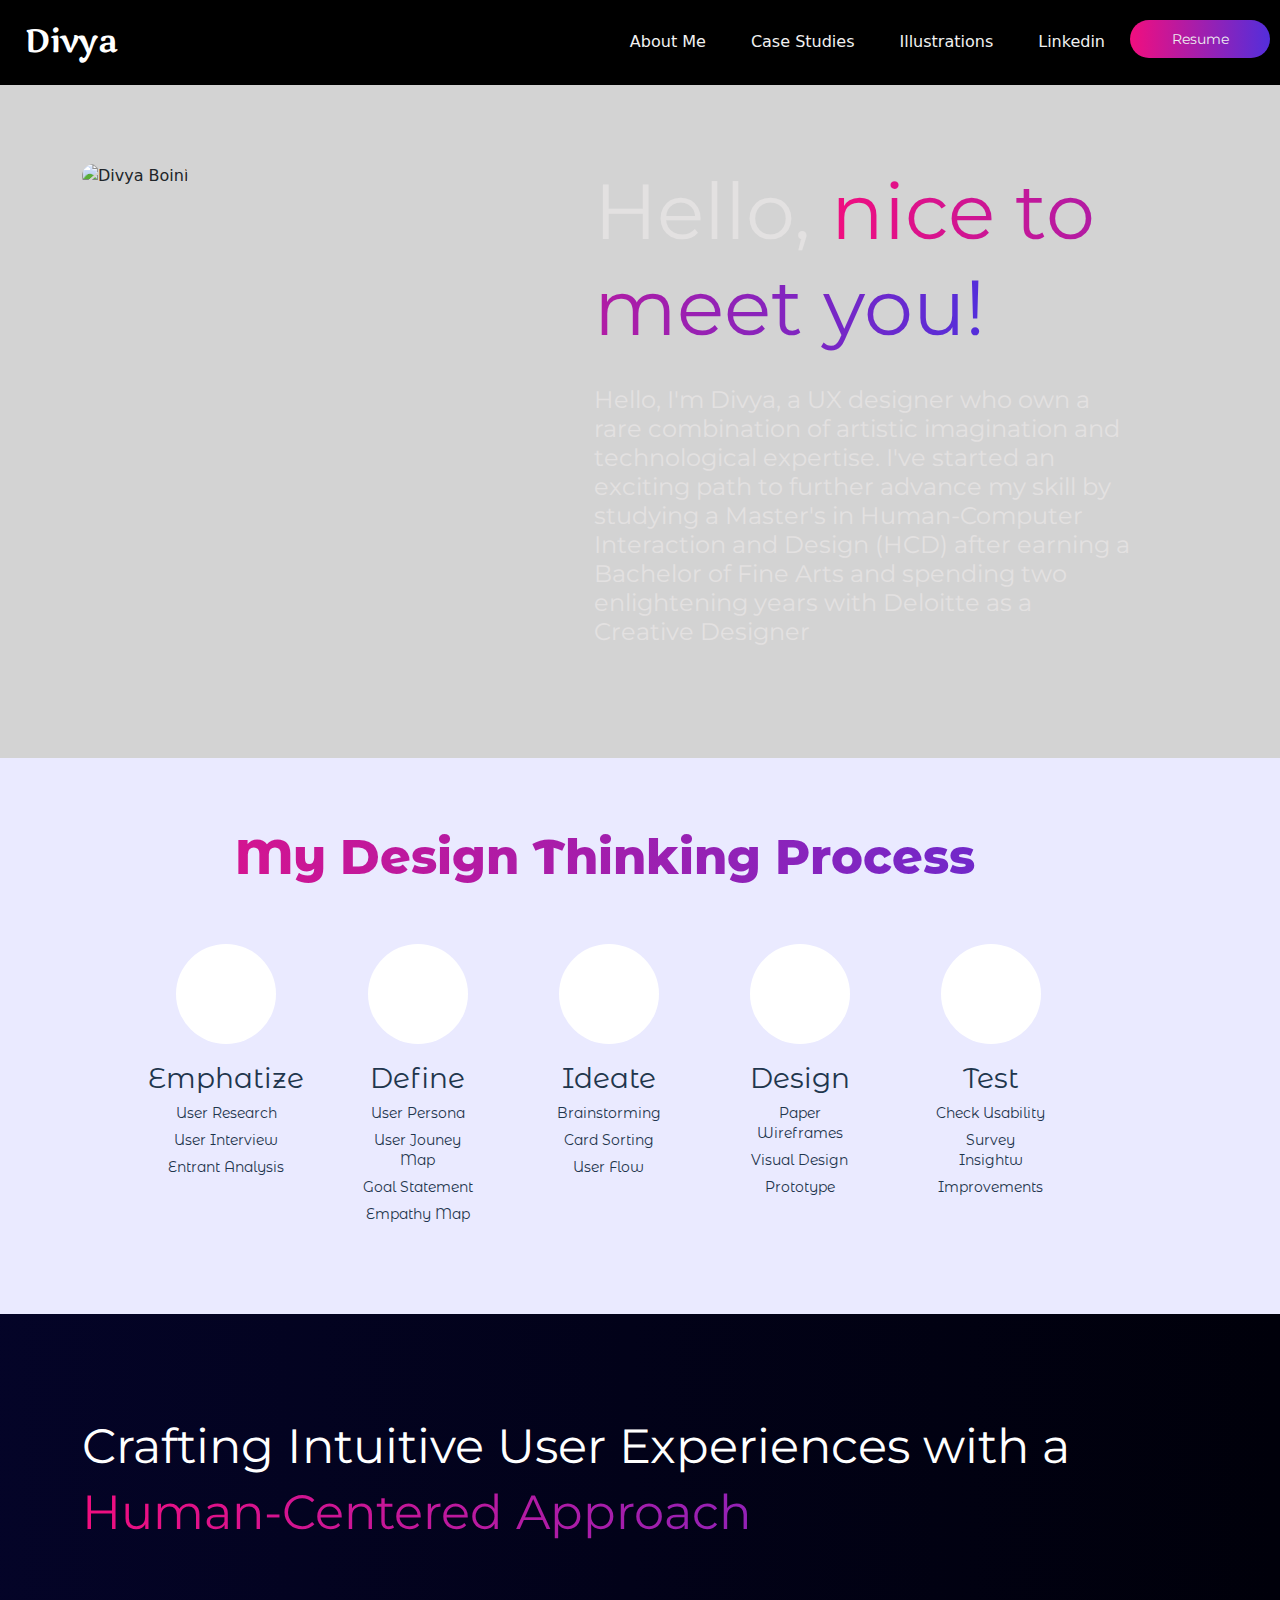
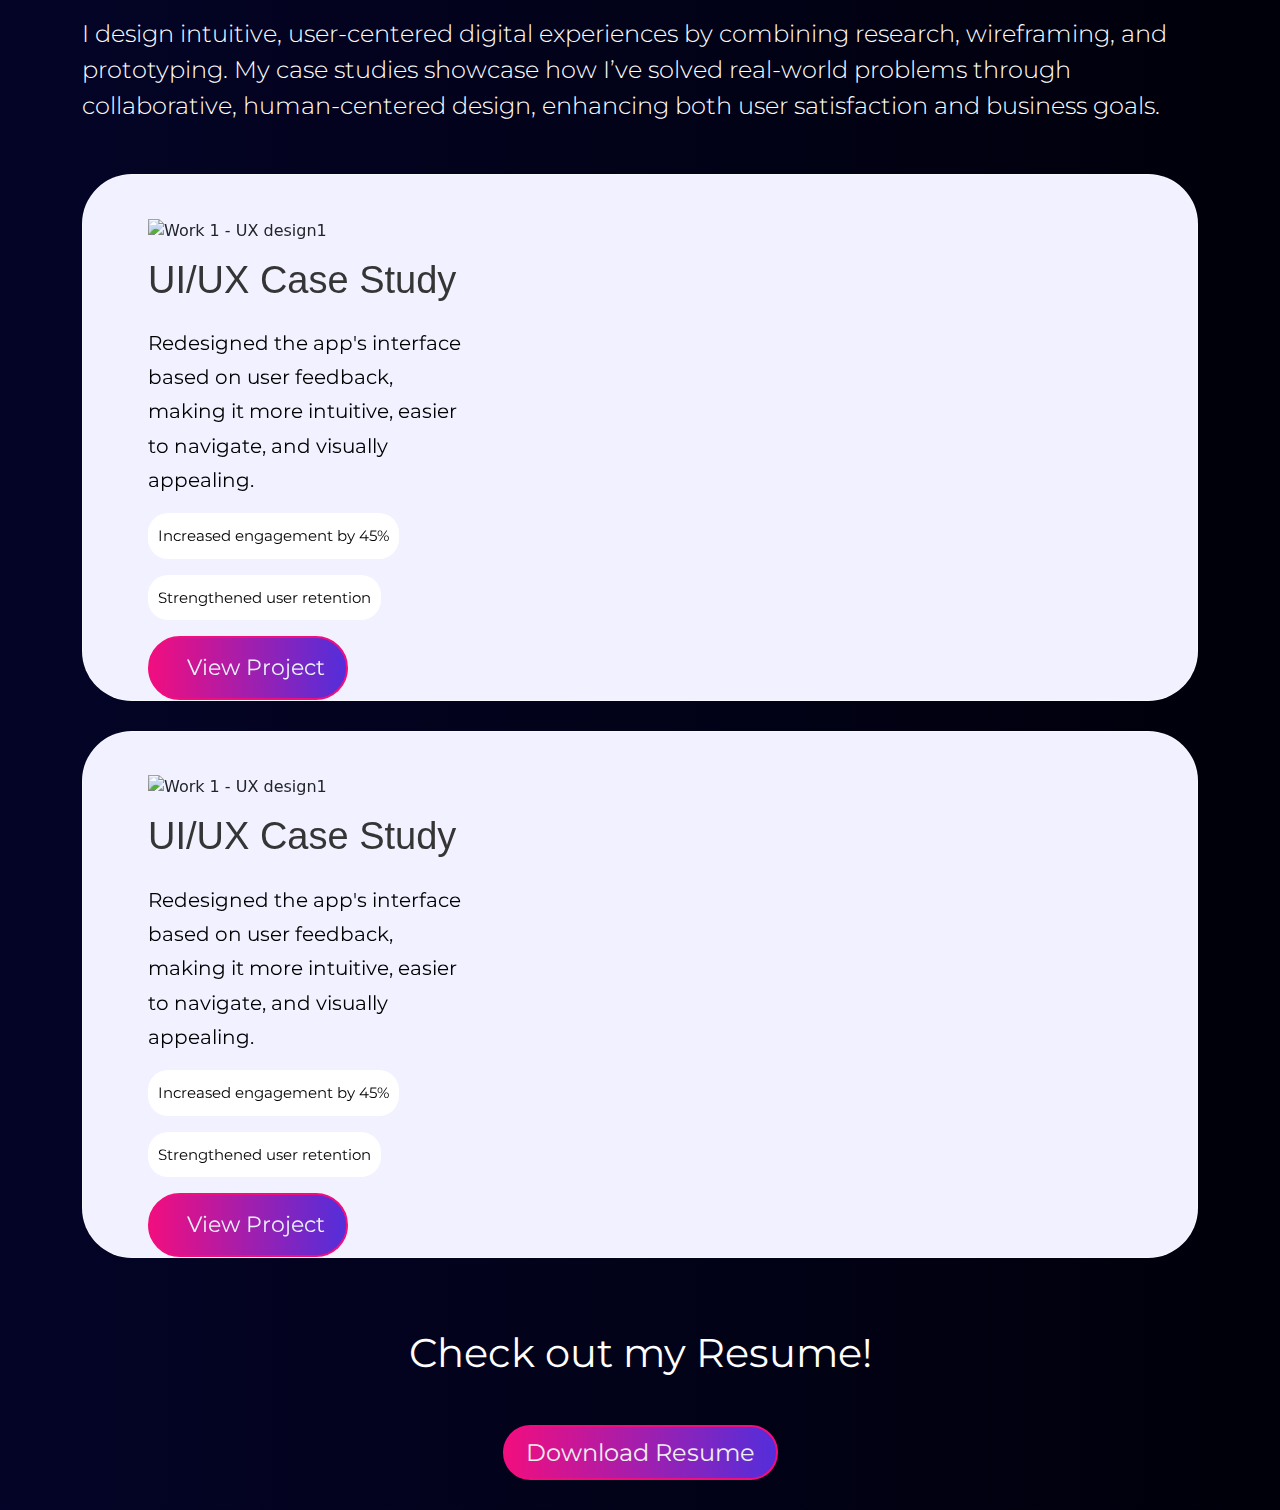
==== index.html @ f6dd796f "Add files via upload" ====
<!DOCTYPE html>
<html lang="en">
<head>
	<meta charset="UTF-8">
	<meta name="viewport" content="width=device-width, initial-scale=1.0">
	<title>Portfolio Website</title>
	<link rel="preconnect" href="https://fonts.googleapis.com">
	<link rel="preconnect" href="https://fonts.gstatic.com" crossorigin>
	<link href="https://fonts.googleapis.com/css2?family=Open+Sans:ital,wght@0,300..800;1,300..800&display=swap" rel="stylesheet">
	<link rel="preconnect" href="https://fonts.googleapis.com">
	<link rel="preconnect" href="https://fonts.gstatic.com" crossorigin>
	<link href="https://fonts.googleapis.com/css2?family=Marcellus&display=swap" rel="stylesheet">
	<link rel="preconnect" href="https://fonts.googleapis.com">
	<link rel="preconnect" href="https://fonts.gstatic.com" crossorigin>
	<link href="https://fonts.googleapis.com/css2?family=Marcellus&family=Roboto+Flex:opsz,wght@8..144,100..1000&display=swap" rel="stylesheet">
	<link rel="preconnect" href="https://fonts.googleapis.com">
<link rel="preconnect" href="https://fonts.gstatic.com" crossorigin>
<link href="https://fonts.googleapis.com/css2?family=Montserrat+Alternates:ital,wght@0,100;0,200;0,300;0,400;0,500;0,600;0,700;0,800;0,900;1,100;1,200;1,300;1,400;1,500;1,600;1,700;1,800;1,900&family=Montserrat:ital,wght@0,100..900;1,100..900&display=swap" rel="stylesheet">
<link href="https://fonts.googleapis.com/css2?family=Montserrat+Alternates:ital,wght@0,100;0,200;0,300;0,400;0,500;0,600;0,700;0,800;0,900;1,100;1,200;1,300;1,400;1,500;1,600;1,700;1,800;1,900&display=swap" rel="stylesheet">
	<link rel="stylesheet" href="./styles.css">
	<link href="https://cdn.jsdelivr.net/npm/bootstrap@5.3.3/dist/css/bootstrap.min.css" rel="stylesheet" integrity="sha384-QWTKZyjpPEjISv5WaRU9OFeRpok6YctnYmDr5pNlyT2bRjXh0JMhjY6hW+ALEwIH" crossorigin="anonymous">
	<link rel="stylesheet" href="https://cdn.jsdelivr.net/npm/swiper@11/swiper-bundle.min.css" />
	<link rel="icon" type="image/jpg" href="./imgs/dp.png">
</head>
<body>
	<header>
		<a href="#" class="logo-holder">
			<!--<div class="logo">D</div>-->
			<div class="logo-text" style="color: white;">Divya</div>
		</a>
		<nav>
			<ul id="menu">
				<li>
					<a href="index_aboutme.html">About Me</a>
				</li>
				<li>
					<a href="#works">Case Studies</a>
				</li>
				<!--<li>
					<a href="#about">About</a>
				</li>-->
				<li>
					<a href="index_illustrations.html">Illustrations</a>
				</li>
				<li>
					<a href="#testimonials">Linkedin</a>
				</li>
				<li>
					<a href="#testimonials" class="resume_link">Resume</a>
				</li>
				<!--<li>
					<a href="mailto:shek7373@gmail.com" class="button">Contact Me</a>
				</li>-->
			</ul>
			<a href="#" class="mobile-toggle" onClick="toggleMobileMenu();">
				<svg class="w-6 h-6 text-gray-800 dark:text-white" aria-hidden="true" xmlns="http://www.w3.org/2000/svg" width="24" height="24" fill="none" viewBox="0 0 24 24">
					<path stroke="currentColor" stroke-linecap="round" stroke-width="2" d="M5 7h14M5 12h14M5 17h10"/>
				</svg>
			</a>
		</nav>
	</header>
	<main>
		<!--
		<section id="home" class="home">
			<div class="home-hero">
				<div class="center-text">
					<h3>
						User Experience Designer
					</h3>
					<p>
						Based in New york , NY, I have a strong background in building and maintaining design systems that support both design and development teams. As a User Experience Designer , I specialize in providing comprehensive design solutions and addressing complex challenges by aligning cross-functional teams towards user-centric and strategic business objectives. My expertise in understanding the problem space, combined with a Master's degree in Human-Centered Design, ensures that user needs are at the core of every design decision.</span>
					</p>
				</div>
			</div>
		</section>
		-->
		<section id="about" class="hero">
			<!--<h3>
				About
			</h3>-->
			<div class="container">
				<div class="row">
					<div class="col-lg-4">
						<div class="img-container">
							<img src="./imgs/dp.png" class="" alt="Divya Boini" width="60%" height="auto" />
						</div>
					</div>
					<div class="col-lg-8">
						<div class="text-container">
							<div>
								<span class="hello">
									Hello,
								</span>
								<span class="nice"> nice to meet you!</span>
							</div>
							<p class="intro">
								Hello, I'm Divya, a UX designer who own a rare combination of artistic imagination and technological expertise. I've started an exciting path to further advance my skill by studying a Master's in Human-Computer Interaction and Design (HCD) after earning a Bachelor of Fine Arts and spending two enlightening years with Deloitte as a Creative Designer</span>
							</p>
						</div>

					</div>
				</div>
			</div>
			<!-- <div class ="tiles">
				<div class="hero-yellow">
					<img src="./imgs/dp.png" alt="Divya Boini" width="60%" height="auto" />
				</div>
				<div class="hero-blue">
					<div>
						<h3 class="hello">
							Hello, Nice to meet you!
						</h3>
						<p class="intro">
							Lorem ipsum dolor sit amet, consectetur adipiscing elit. Integer faucibus lacus eget nulla bibendum, sed
            				aliquam ligula pulvinar. Morbi auctor augue a fermentum tristique.</span>
						</p>
						<!--
						<div class="call-to-action">
							<a href="./Sample_Resume_Template.pdf" class="button black">
								View Resume
							</a>
							<a href="mailto:shek7373@gmail.com" class="button white">
								Contact Me
							</a>
						</div>
						<div class="social-links">
							<a href="https://www.linkedin.com/in/divya-boini-6b42341b9/">
								<img src="./imgs/linkedin.png" alt="LinkedIn" width="48" />
							</a>
						</div>
						--
					</div>
				</div>
				
			</div> -->
		</section>
		<!--
		<section id="skills" class="skills container">
			<h3>
				<small>About Me</small>
				Skills
			</h3>
			<div class="holder-blue">
				<div class="applications">
					<h3 style="text-align: left;">Applications</h3>
					<p>
						Figma, Adobe suite, others
					</p>
				</div>
				<div class="experience">
					<h3 style="text-align: left;">Experience</h3>
					<p>deloitte exp</p>
				</div>
				<div class="education">
					<h3 style="text-align: left;">Education</h3>
					<p>ur edu</p>
				</div>
				<div class="certificates">
					<h3 style="text-align: left;">Certificates</h3>
					<p>deloitte exp</p>
				</div>
			</div>
		</section>
		-->
		<section id="designtp" class="design-process">
			<div class="container">
				<div class="heading-row">
					<h2>My Design Thinking Process</h2>
				</div>
				<div class="row logo-row">
					<div class="col-lg-2 logo-container">
						<div class="logo-circle">
							<img src="./imgs/mdp-logo-1.svg" alt="">
						</div>
					</div>
					<div class="col-lg-1 arrow-container">
						

							<img src="./imgs/arrow_1.svg" class="arrow" alt="">

					</div>
					<div class="col-lg-2 logo-container">
						<div class="logo-circle">
							<img src="./imgs/mdp-logo-2.svg" alt="">
						</div>
					</div>
					<div class="col-lg-1 arrow-container">
					

						<img src="./imgs/arrow_2.svg" class="arrow" alt="">

					</div>
					<div class="col-lg-2 logo-container">
						<div class="logo-circle">
							<img src="./imgs/mdp-logo-3.svg" alt="">
						</div>
					</div>
					<div class="col-lg-1 arrow-container">
				

						<img src="./imgs/arrow_3.svg" class="arrow" alt="">

					</div>
					<div class="col-lg-2 logo-container">
						<div class="logo-circle">
							<img src="./imgs/mdp-logo-4.svg" alt="">
						</div>
					</div>
					<div class="col-lg-1 arrow-container">
					

						<img src="./imgs/arrow_4.svg" class="arrow" alt="">

					</div>
					<div class="col-lg-2 logo-container">
						<div class="logo-circle">
							<img src="./imgs/mdp-logo-5.svg" alt="">
						</div>
					</div>
				</div>
				<div class="row text-row">
					
					<div class="col-lg-2 logo-container">
						<div class="text-container">
							<h4>Emphatize</h4>
							<p>User Research</p>
							<p>User Interview</p>
							<p>Entrant Analysis</p>
						</div>
					</div>
					<div class="col-lg-1"></div>
					<div class="col-lg-2 logo-container">
					<div class="text-container">
						<h4>Define</h4>
						<p>User Persona</p>
						<p>User Jouney Map</p>
						<p>Goal Statement</p>
						<p>Empathy Map</p>
					</div>
				</div>
				<div class="col-lg-1"></div>
				<div class="col-lg-2 logo-container">
				<div class="text-container">
					<h4>Ideate</h4>
					<p>Brainstorming</p>
					<p>Card Sorting</p>
					<p>User Flow</p>
				</div>
			</div>
			<div class="col-lg-1"></div>
			<div class="col-lg-2 logo-container">
			<div class="text-container">
				<h4>Design</h4>
				<p>Paper Wireframes</p>
				<p>Visual Design</p>
				<p>Prototype</p>
			</div>
		</div>
		<div class="col-lg-1"></div>
		<div class="col-lg-2 logo-container">
		<div class="text-container">
			<h4>Test</h4>
			<p>Check Usability</p>
			<p>Survey Insightw</p>
			<p>Improvements</p>
		</div>
	</div>
					
				</div>
			</div>
		</section>
		<section id="works" class="work-experience ">
			<div class="container">
				<h3 class="ciu">Crafting Intuitive User Experiences with a</h3>
				<h3 class="hca">Human-Centered Approach</h3>
				<p class="we-text">I design intuitive, user-centered digital experiences by combining research, wireframing, and prototyping. My case studies showcase how I’ve solved real-world problems through collaborative, human-centered design, enhancing both user satisfaction and business goals.</p>
				<!--
				<h3 class=""casestudies>
					Case Studies
				</h3>
				-->
				<div class="jobs">
					<div class="article blue">
						<div class="row ">
							<div class="col-lg-4 text-container">
								<img class="medibuddywithname img-fluid" src="./imgs/medibuddywithname-2.svg" alt="Work 1 - UX design1"  />	
								<h3 >UI/UX Case Study</h3>
								
								<p class="redesigned-the-app-s">
									Redesigned the app's interface based on user feedback, making it more intuitive, easier to navigate, and visually appealing.
								</p>
								<p class="white-btn-text white-btn">Increased engagement  by 45%</p>
								<p class="white-btn-text white-btn" >Strengthened user retention</p>
								<a href="index_medibuddy.html" class="purple-btn">
									<span><img src="./imgs/file.svg" alt=""></span><p>View Project</p>
								</a>
							</div>
							<div class="col-lg-8">
								<img src="./imgs/job-1.png" class="img-fluid" alt="">
							</div>

						</div>
					</div>
					<div class="article green">
						<div class="row ">
							<div class="col-lg-4 text-container">
								<img class="medibuddywithname img-fluid" src="./imgs/medibuddywithname-2.svg" alt="Work 1 - UX design1"  />	
								<h3 >UI/UX Case Study</h3>
								
								<p class="redesigned-the-app-s" >
								  Redesigned the app&#39;s interface based on user feedback, making it more intuitive, easier to navigate,
								  and visually appealing.
								</p>
								<p class="white-btn-text white-btn" >Increased engagement  by 45%</p>
								<p class="white-btn-text white-btn" >Strengthened user retention</p>
								<a href="" class="purple-btn">
									<span><img src="./imgs/file.svg" alt=""></span><p>View Project</p>
								</a>
							</div>
							<div class="col-lg-8">
								<img src="./imgs/job-1.png" class="img-fluid" alt="">
							</div>

						</div>
					</div>
					<!-- <div class="article orange">
						<div class="row ">
							<div class="col-lg-4 text-container">
								<img class="medibuddywithname img-fluid" src="./imgs/medibuddywithname-2.svg" alt="Work 1 - UX design1"  />	
								<h3>Redesign</h3>
								
								<p class="redesigned-the-app-s">
								  Redesigned the app&#39;s interface based on user feedback, making it more intuitive, easier to navigate,
								  and visually appealing.
								</p>
								<div class="white-button">Increased engagement  by 45%</div>
							</div>
							<div class="col-lg-8">
								<img src="./imgs/job-1.png" class="img-fluid" alt="">
							</div>

						</div>
					</div> -->
					<!-- <article>
						<img class="medibuddywithname" src="./imgs/medibuddywithname-2.svg" alt="Work 1 - UX design1" width="100%" />	
						<div class="overlap-3">
							<div class="text-wrapper-8">Redesign</div>
							<p class="redesigned-the-app-s">
							  Redesigned the app&#39;s interface based on user feedback, making it more intuitive, easier to navigate,
							  and visually appealing.
							</p>
							<div class="frame"><div class="white-btn-text">Increased engagement&nbsp;&nbsp;by 45%</div></div>
							<div class="white-btn-text-wrapper">
							  <div class="white-btn-text">Strengthened user retention</div>
							</div>
						</div>
						<a href="">
						<div class="frame-2">
							<img class="vector" src="imgs/vector.svg" />
							<div class="text-wrapper-9">View Project</div>
						</div>
						</a>
					</article>
					<article>
						<img class="medibuddywithname" src="./imgs/medibuddywithname-2.svg" alt="Work 1 - UX design1" width="100%" />	
						<div class="overlap-3">
							<div class="text-wrapper-8">Redesign</div>
							<p class="redesigned-the-app-s">
							  Redesigned the app&#39;s interface based on user feedback, making it more intuitive, easier to navigate,
							  and visually appealing.
							</p>
							<div class="frame"><div class="white-btn-text">Increased engagement&nbsp;&nbsp;by 45%</div></div>
							<div class="white-btn-text-wrapper">
							  <div class="white-btn-text">Strengthened user retention</div>
							</div>
						</div>
						<a href="">
						<div class="frame-2">
							<img class="vector" src="imgs/vector.svg" />
							<div class="text-wrapper-9">View Project</div>
						</div>
						</a>
					</article>
					<article>
						<img class="medibuddywithname" src="./imgs/medibuddywithname-2.svg" alt="Work 1 - UX design1" width="100%" />	
						<div class="overlap-3">
							<div class="text-wrapper-8">Redesign</div>
							<p class="redesigned-the-app-s">
							  Redesigned the app&#39;s interface based on user feedback, making it more intuitive, easier to navigate,
							  and visually appealing.
							</p>
							<div class="frame"><div class="white-btn-text">Increased engagement&nbsp;&nbsp;by 45%</div></div>
							<div class="white-btn-text-wrapper">
							  <div class="white-btn-text">Strengthened user retention</div>
							</div>
						</div>
						<a href="">
						<div class="frame-2">
							<img class="vector" src="imgs/vector.svg" />
							<div class="text-wrapper-9">View Project</div>
						</div>
						</a>
					</article> -->
				</div>
			</div>
		</section>
		
		<!--
		<section class="logos container">
			<div class="marquee">
				<div class="track">
					<img src="./imgs/html.png" alt="HTML" width="128" />
					<img src="./imgs/css.png" alt="CSS" width="128" />
					<img src="./imgs/javascript.png" alt="JS" width="128" />
					<img src="./imgs/sass.png" width="128" alt="Sass" />
					<img src="./imgs/react.png" width="128" alt="React" />
					<img src="./imgs/nextjs.png" width="128" alt="Next JS" />
					<img src="./imgs/azure.png" width="128" alt="Azure" />
					<img src="./imgs/vscode.png" width="128" alt="VS Code" />
					<img src="./imgs/python.png" width="128" alt="Python" />
					<img src="./imgs/html.png" alt="HTML" width="128" />
					<img src="./imgs/css.png" alt="CSS" width="128" />
					<img src="./imgs/javascript.png" alt="JS" width="128" />
					<img src="./imgs/sass.png" width="128" alt="Sass" />
					<img src="./imgs/react.png" width="128" alt="React" />
					<img src="./imgs/nextjs.png" width="128" alt="Next JS" />
					<img src="./imgs/azure.png" width="128" alt="Azure" />
					<img src="./imgs/vscode.png" width="128" alt="VS Code" />
					<img src="./imgs/python.png" width="128" alt="Python" />
				</div>
			</div>
		</section>
		-->
		
		<section id="illustrations" class="bento d-none container">
			<h3>
				Illustration works
			</h3>
			<div class="bento-grid">
				<a href="#" class="bento-item">
					<img src="./imgs/bento-1.jpg" alt="BGCCI" width="100%" />
				</a>
				<a href="#" class="bento-item">
					<img src="./imgs/bento-2.jpg" alt="Churhview" width="100%" />
				</a>
				<a href="#" class="bento-item">
					<img src="./imgs/bento-3.jpg" alt="Harley" width="100%" />
				</a>
				<a href="#" class="bento-item">
					<img src="./imgs/bento-5.jpg" alt="Bunbury" width="100%" />
				</a>
				<a href="#" class="bento-item">
					<img src="./imgs/bento-6.jpg" alt="Running" width="100%" />
				</a>
				<a href="#" class="bento-item">
					<img src="./imgs/bento-7.jpg" alt="School" width="100%" />
				</a>
			</div>
		</section>
		<!--
		<section id="testimonials" class="testimonials">
			<div class="container">
				<div class="swiper mySwiper testimonial">
					<div class="swiper-wrapper">
					  <div class="swiper-slide">
							<article>
								<p>⭐⭐⭐⭐⭐</p>
								<p>comments</p>
								<h4>Name</h4>
								<p>description</p>
							</article>
						</div>
					  <div class="swiper-slide">
						<article>
							<p>⭐⭐⭐⭐⭐</p>
							<p>comments</p>
							<h4>Name</h4>
							<p>description</p>
						</article>
					  </div>
					  <div class="swiper-slide">
						<article>
							<p>⭐⭐⭐⭐⭐</p>
							<p>comments</p>
							<h4>Name</h4>
							<p>description</p>
						</article>
					  </div>
					 
					</div>
					<div class="swiper-button-next"></div>
					<div class="swiper-button-prev"></div>
					<div class="swiper-pagination"></div>
				  </div>
			</div>

		</section>-->
		<section id="testimonials" class="testimonials d-none container">
			<h3>
				Testimonials
			</h3>
			<div class="testimonial">
				<article>
					<p>⭐⭐⭐⭐⭐</p>
					<p>comments</p>
					<h4>Name</h4>
					<p>description</p>
				</article>
				<article>
					<p>⭐⭐⭐⭐⭐</p>
					<p>comments</p>
					<h4>Name</h4>
					<p>description</p>
				</article>
				<article>
					<p>⭐⭐⭐⭐</p>
					<p>comments</p>
					<h4>Name</h4>
					<p>description</p>
				</article>
			</div>
		</section>
		<section id="moreabme" class="moreaboutme">
			<h4 style="color: white;text-align: center;">
				Check out my Resume!
			</h4>
			<!--<p style="text-align: center;">lorem ipsum</p>-->
			<div class="seperator"></div>
			<div class="row">
				
				<a href="" class="purple-btn">
					Download Resume
				</a>
			</div>
		</section>
		
		<!--
		<section class="chatbot container">
			<h2>
				<small>
					Talk to me
				</small>
				Chatbot
			</h2>
			<div class="chatbot-blue">
				<div class="chat-info">
					<h3>Azure AI Chatbot</h3>
					<p>I've put together a chatbot here which knows all my skills, work experience and has a copy of my CV/Resume. You can use it to ask questions about me to get a better idea of who I am and what I've done.</p>
					<p>You can also download my resume here if you want to take a look at it.  I'm currently looking for new opportunities so if you have a project you think I'd be a good fit for, please get in touch!</p>
					<a href="./Sample_Resume_Template.pdf" class="button black">Download Resume</a>
				</div>
				<div class="chat-box">
					<div class="scroll-area">
						<ul id="chat-log">
							<li>
								<span class="avatar bot">AI</span>
								<div class="message">
									Hi, I'm a friendly chatbot that lets you interactive with this portfolio and CV. How can I help?
								</div>
							</li>
							<li>
								<span class="avatar user">User</span>
								<div class="message">
									I have a question to ask you about this resume
								</div>
							</li>
						</ul>
					</div>
					<div class="chat-message">
						<input type="text" placeholder="Hey Adrian, what skills are you best at?">
						<button class="button black">Send</button>
					</div>
				</div>
			</div>
		</section>
		-->
		<script src="https://cdn.jsdelivr.net/npm/bootstrap@5.3.3/dist/js/bootstrap.bundle.min.js" integrity="sha384-YvpcrYf0tY3lHB60NNkmXc5s9fDVZLESaAA55NDzOxhy9GkcIdslK1eN7N6jIeHz" crossorigin="anonymous"></script>
		<script src="https://cdn.jsdelivr.net/npm/swiper@11/swiper-bundle.min.js"></script>
		<script src="./scripts.js"></script>
		<link href="https://fonts.googleapis.com/css2?family=Montserrat:wght@400;700&display=swap" rel="stylesheet">
		          <link href="https://fonts.googleapis.com/css2?family=Montserrat+Alternates:wght@400;700&display=swap" rel="stylesheet">
<link href="https://fonts.googleapis.com/css2?family=Marko+One&display=swap" rel="stylesheet">

	</main>
</body>
</html>
---- styles.css ----
*,
*::before,
*::after {
  box-sizing: border-box;
  margin: 0;
  padding: 0;
}

:root {
  --base: #555;
  --base-100: #f1f1f1;
  --base-400: #555;
  --base-800: #000;
  --yellow: #ffda4b;
  --yellow-100: #fffbe6;
  --yellow-400: #ffda4b;
  --yellow-800: #8b6f00;
  --blue: #0a61ae;
  --blue-100: #e2f8ff;
  --blue-400: #61dafb;
  --blue-800: #0a61ae;
}

body {
  font-family: "Open Sans", sans-serif;
  font-optical-sizing: auto;
  font-style: normal;
  font-size: 20px;
  /* padding-bottom:200px; */
  background-color: white;
  color: black;
}

a {
  text-decoration: none !important;
  color: var(--blue);
  &:hover {
    text-decoration: underline;
  }
}
.img-fuild {
  width: 100% !important;
  height: auto !important;
}

header {
  padding-top: 10px;
  padding-bottom: 10px;
  display: flex;
  justify-content: space-between;
  width: 100%;
  border-bottom: 1px solid rgba(0, 0, 0, 0.1);
  background-color: #000;
  .logo-holder {
    display: flex;
    padding: 10px;
    align-items: center;
    font-weight: 600;
    color: var(--base-100);

    .logo {
      display: flex;
      align-items: center;
      justify-content: center;
      font-size: 32px;
      background-color: var(--base);
      color: var(--base-100);
      height: 64px;
      width: 64px;
      margin-right: 20px;
      border-radius: 50%;
    }
    .logo-text {
      flex: 1;
      padding-left: 15px;
      color: var(--base-100);
      font-family: Marko One;
      font-size: 32px;
      font-weight: 400;
      line-height: 42.91px;
      text-align: left;
    }
  }

  nav {
    display: flex;
    align-items: center;
    margin: 10px;
    ul {
      display: flex;
      list-style-type: none;
      gap: 5px;
      margin: 0;
      li {
        display: inline-block;

        a {
          display: inline-block;
          padding: 10px 20px;
          color: var(--base-100);
          &:hover {
            background-color: var(--base);
            border-radius: 10px;
            text-decoration: none;
          }
        }
      }
    }
    .mobile-toggle {
      display: none;
      color: var(--base-100);
      padding: 10px;
      @media (max-width: 768px) {
        display: inline-block;
        position: absolute;
        top: 20px;
        right: 20px;
      }
    }
  }

  @media (max-width: 1024px) {
    flex-direction: column;
    align-items: center;
  }

  @media (max-width: 768px) {
    flex-direction: column;
    align-items: center;
    nav {
      margin-top: 10px;
      width: 100%;
      ul {
        display: none;
        flex-direction: column;
        text-align: center;
        width: 100%;
        a {
          width: 100%;
        }
        &.active {
          display: flex;
        }
      }
    }
  }
}

section {
  /* max-width:1440px;
	margin:auto; */
  /* gap:30px;
	margin-top:30px;
	margin-bottom:30px; */

  @media (max-width: 1440px) {
    padding-left: 30px;
    padding-right: 30px;
  }
}

.button {
  display: inline-block;
  padding: 10px 30px;
  background-color: var(--blue);
  color: var(--base-100);
  border-radius: 10px;
  transition: ease 0.3s all;
  &:hover {
    text-decoration: none;
    background-color: var(--base-800);
  }
  &.white {
    background-color: white;
    color: var(--base-800);
    &:hover {
      background-color: var(--base-100);
      color: var(--base);
    }
  }
  &.black {
    background-color: black;
    color: white;
    &:hover {
      background-color: var(--base);
      color: var(--base-100);
    }
  }
}

h1 {
  font-size: 64px;
  line-height: 1;
  margin-bottom: 10px;
  small {
    display: block;
    font-weight: 100;
  }
  @media (max-width: 1024px) {
    font-size: 48px;
  }
}

.hero {
  @media (max-width: 1024px) {
    flex-direction: column;
  }
  background: url("./imgs/bg-gradient.png") lightgray -20.067px 0px / 102.778% 149.02%
    no-repeat;
  padding-top: 78px;
  padding-bottom: 96px;
  .text-container {
    margin-left: 132px;

    div {
      color: #e3e1e1;
      font-family: "Montserrat", sans-serif;
      font-size: 78px;
      font-style: normal;
      font-weight: 400;
      line-height: normal;
      text-align: left !important;
      margin-bottom: 30px;

      .nice {
        background: var(
          --gradient,
          linear-gradient(90deg, #f10e7f 0%, #a41eac 49%, #532edb 100%)
        );
        background-clip: text;
        -webkit-background-clip: text;
        -webkit-text-fill-color: transparent;
      }
    }
    p {
      color: #e3e1e1;
      font-family: "Montserrat", sans-serif;
      font-size: 24px;
      font-style: normal;
      font-weight: 400;
      line-height: normal;
      max-width: 90%;
    }
  }
  .img-container img {
    width: 418px;
    height: auto;
    border-radius: 58px;
  }
  .tiles {
    display: flex;
    flex-wrap: wrap;
    .hero-blue {
      max-width: 1200px; /* Adjust the value as needed */
      margin: 0 auto; /* Centers the section */
      padding-left: 50px;
      padding-right: 50px;
      flex: 1;
      color: black;
      border-radius: 30px;
      padding: 30px;
      display: flex;
      flex-direction: column;
      justify-content: center;
      .hello {
        font-family: "Marcellus", Helvetica;
        font-weight: 300;
        color: #e3e1e1;
        font-size: 70px;
      }
      .intro {
        color: #e3e1e1;
        letter-spacing: 0.2px;
        font-family: "Montserrat", sans-serif;
        font-size: 24px;
        font-weight: 400;
        line-height: 29.26px;
        text-align: left;
      }
      span {
        @media (max-width: 768px) {
          display: none;
        }
      }
      .call-to-action {
        margin-top: 20px;
        margin-bottom: 10px;
        a {
          margin-right: 10px;
          margin-bottom: 10px;
        }
      }
      .social-links {
        a {
          &:hover {
            text-decoration: none;
          }
        }
      }
    }
    .hero-yellow {
      max-width: 1200px; /* Adjust the value as needed */
      margin: 0 auto; /* Centers the section */
      padding-left: 50px;
      padding-right: 50px;
      padding-top: 50px;
      padding-bottom: 50px;
      flex: 1;
      /*background-color: var(--base);*/
      border-radius: 30px;
      padding: 0px 30px;
      display: flex;
      justify-content: center;
      align-items: flex-end;
      /*img {
				margin-top:0px;
				max-width:1000px;
				margin-bottom:0px;
			}*/
    }
  }
}

.home-hero {
  flex: 1;
  /*background-color: var(--base);*/
  border-radius: 30px;
  padding: 30px;
  display: flex;
  flex-direction: column;
  justify-content: center;
  span {
    @media (max-width: 768px) {
      display: none;
    }
  }
}

.home {
  max-width: 1200px; /* Adjust the value as needed */
  margin: 0 auto; /* Centers the section */
  padding-left: 20px;
  padding-right: 20px;
  background: linear-gradient(to right, rgb(245, 193, 247), rgb(205, 234, 243));
}

.center-text {
  text-align: center;
}

.logos {
  background-color: var(--base-100);
  border-radius: 30px;
  padding: 30px 0px;
  @media (max-width: 1440px) {
    border-radius: 0px;
  }
  .marquee {
    width: 100vw;
    max-width: 100%;
    height: 128px;
    overflow: hidden;
    position: relative;
    .track {
      position: absolute;
      white-space: nowrap;
      will-change: transform;
      animation: marquee 40s linear infinite;
      display: flex;
      gap: 10px;
    }
  }
}

@keyframes marquee {
  0% {
    transform: translateX(0);
  }
  100% {
    transform: translateX(-50%);
  }
}

h2 {
  font-size: 64px;
  line-height: 1;
  margin-bottom: 10px;
  text-align: center;
  color: var(--base-800);
  padding: 30px;
  small {
    display: block;
    font-weight: 100;
    font-size: 0.5em;
    color: var(--base-800);
  }
  @media (max-width: 1024px) {
    font-size: 48px;
  }
}

h3 {
  text-align: center;
  font-size: 34px;
  font-weight: 600;
  line-height: 1;
  margin-bottom: 20px;
  color: var(--base-800);
  small {
    display: block;
    font-weight: 100;
    font-size: 0.5em;
    color: var(--base-800);
  }
  @media (max-width: 1024px) {
    font-size: 48px;
  }
}

.skills {
  .holder-blue {
    border-radius: 30px;
    padding: 30px;
    display: block;
    @media (max-width: 1024px) {
      flex-direction: column;
    }
    .applications {
      flex: 1;
      p {
        margin-bottom: 20px;
        color: #000;
      }
    }
    .experience {
      flex: 1;
      p {
        margin-bottom: 20px;
        color: #000;
      }
    }
    .education {
      flex: 1;
      p {
        margin-bottom: 20px;
        color: #000;
      }
    }
    .certificates {
      flex: 1;
      p {
        margin-bottom: 20px;
        color: #000;
      }
    }
  }
}

.work-experience {
  background: linear-gradient(90deg, #040428 -1.63%, #00000a 100%);
  padding-bottom: 30px;
  padding-top: 73px;
  .ciu {
    text-align: left;
    color: white;
    padding-top: 30px;
    color: #fff;
    font-family: Montserrat;
    font-size: 48px;
    font-style: normal;
    font-weight: 400;
    line-height: normal;
  }
  .hca {
    text-align: left;
    background: var(
      --gradient,
      linear-gradient(90deg, #f10e7f 0%, #a41eac 49%, #532edb 100%)
    );
    background-clip: text;
    -webkit-background-clip: text;
    -webkit-text-fill-color: transparent;
    padding-bottom: 30px;
    font-family: Montserrat;
    font-size: 48px;
    font-style: normal;
    font-weight: 400;
    line-height: normal;
    margin-bottom: 45px;
  }
  .we-text {
    color: #fff;
    font-family: Montserrat;
    font-size: 24px;
    font-style: normal;
    font-weight: 300;
    line-height: 150%; /* 36px */
    margin-bottom: 50px;
  }
  .jobs {
    max-width: 1200px; /* Adjust the value as needed */
    margin: 0 auto; /* Centers the section */
    /* padding: 70px;
			border: 30px;
		display:grid;
		place-items: center;
		gap:30px; */
    @media (max-width: 1024px) {
      flex-direction: column;
    }
    .blue {
      border-radius: 10px;
      border: 1px solid rgba(255, 255, 255, 0.5);
      background: rgba(77, 77, 77, 0.4);
      backdrop-filter: blur(17.5px);
    }
    .green {
      border-radius: 10px;
      border: 1px solid rgba(255, 255, 255, 0.5);
      background: rgba(77, 77, 77, 0.4);
      backdrop-filter: blur(17.5px);
    }
    .orange {
      border-radius: 10px;
      border: 1px solid rgba(255, 255, 255, 0.5);
      background: rgba(77, 77, 77, 0.4);
      backdrop-filter: blur(17.5px);
    }
    .article {
      background: #f1f1ff;
      backdrop-filter: blur(17.5px);
      /* width: 60%; */
      /*text-align: center;*/
      /* background-color: var(--blue-100); */
      padding-left: 65px;
      /* padding-top: 30px;
			padding-right: 30px;
			padding-bottom: 30px; */
      border-radius: 50px;
      margin-bottom: 30px;
      .text-container {
        margin-top: 43px;
        h3 {
          font-family: "Poppins", Helvetica;
          font-weight: 300;
          color: #353535;
          font-size: 38px;
          letter-spacing: 0;
          line-height: 75.5px;
          text-align: left;
        }
        p {
          color: #000;

          font-family: Montserrat;
          font-size: 20px;
          font-style: normal;
          font-weight: 400;
          line-height: 171.5%;
          text-align: left;
          max-width: 97%;
        }
        .white-btn {
          border-radius: 20px;
          background: #fff;
          padding: 10px;
          font-size: 15px;
        }
      }
      /* .medibuddywithname {
				width: 257px;
				height: 75px;
				top: 43px;
				left: 51px;
			} */
      .overlap-3 {
        width: 399px;
        height: 300px;
        top: 121px;
        left: 63px;
      }
      .text-wrapper-8 {
        width: 313px;
        height: 70px;
        top: 25px;
        left: 1px;
      }
      .frame {
        display: inline-flex;
        align-items: center;
        justify-content: center;
        gap: 10px;
        padding: 4px 10px;
        margin-bottom: 5px;
        top: 275px;
        left: 0;
        background-color: #ffffff;
        border-radius: 47px;
      }
      .white-btn-text {
        width: fit-content;
        color: #504f4f;
        font-family: Montserrat;
        font-size: 14px;
        font-style: normal;
        font-weight: 400;
        line-height: 171.5%; /* 24.01px */
      }
      .purple-btn {
        width: fit-content;
        display: flex;
        gap: 16px;
        border-radius: 38px;
        padding: 11px 21px;
        align-items: center;
        border: 2px solid var(--gradient, #f10e7f);
        background: var(
          --gradient,
          linear-gradient(90deg, #f10e7f 0%, #a41eac 49%, #532edb 100%)
        );
        p {
          color: #eaf0f8;
          font-family: Montserrat;
          font-size: 22px;
          font-style: normal;
          font-weight: 400;
          line-height: 171.5%; /* 37.73px */
          margin-bottom: 0;
        }
      }
      .white-btn-text-wrapper {
        display: inline-flex;
        align-items: center;
        justify-content: center;
        gap: 10px;
        padding: 4px 10px;
        top: 319px;
        left: 2px;
        background-color: #ffffff;
        border-radius: 47px;
      }
      .frame-2 {
        display: inline-flex;
        align-items: center;
        gap: 16px;
        padding: 11px 21px;
        top: px;
        left: 65px;
        background-color: #353535;
        border-radius: 38px;
      }
      .vector {
        position: relative;
        width: 22px;
        height: 26px;
      }
      .text-wrapper-9 {
        position: relative;
        width: fit-content;
        margin-top: -1px;
        font-family: "Poppins", Helvetica;
        font-weight: 400;
        color: #eaf0f7;
        font-size: 22px;
        letter-spacing: 0;
        line-height: 37.7px;
        white-space: nowrap;
      }
    }
  }
}

.bento {
  .bento-grid {
    display: grid;
    grid-gap: 30px;
    grid-template-columns: repeat(5, 1fr);
    grid-template-rows: repeat(4, 1fr);
    height: 960px;
    @media (max-width: 1024px) {
      grid-template-rows: repeat(8, 1fr);
    }
    @media (max-width: 768px) {
      display: flex;
      flex-direction: column;
      gap: 30px;
      height: auto;
    }
    .bento-item {
      padding: 30px;
      background-color: var(--base-100);
      border-radius: 15px;
      position: relative;
      overflow: hidden;
      img {
        position: absolute;
        top: 0;
        left: 0;
        height: 100%;
        object-fit: cover;
        transition: ease 3s all;
      }
      &:hover {
        img {
          transform: scale(1.2);
        }
      }
      @media (max-width: 768px) {
        height: 240px;
      }
      &:nth-child(1) {
        grid-column: span 2;
        grid-row: span 2;
        @media (max-width: 1024px) {
          grid-column: span 2;
          grid-row: span 2;
        }
      }
      &:nth-child(2) {
        grid-column: span 2;
        grid-row: span 1;
        @media (max-width: 1024px) {
          grid-column: span 3;
          grid-row: span 2;
        }
      }
      &:nth-child(3) {
        grid-column: span 1;
        grid-row: span 1;
        @media (max-width: 1024px) {
          grid-column: span 3;
          grid-row: span 2;
        }
      }
      &:nth-child(4) {
        grid-column: span 1;
        grid-row: span 1;
        @media (max-width: 1024px) {
          grid-column: span 2;
          grid-row: span 4;
        }
      }
      &:nth-child(5) {
        grid-column: span 2;
        grid-row: span 1;
        @media (max-width: 1024px) {
          grid-column: span 3;
          grid-row: span 2;
        }
      }
      &:nth-child(6) {
        grid-column: span 5;
        grid-row: span 2;
        @media (max-width: 1024px) {
          grid-column: span 5;
          grid-row: span 2;
        }
      }
    }
  }
}

.testimonials {
  .swiper {
    width: 100%;
    height: 100%;
  }

  .swiper-slide {
    text-align: center;
    font-size: 18px;
    background: #fff;
    display: flex;
    justify-content: center;
    align-items: center;
  }

  .swiper-slide img {
    display: block;
    width: 100%;
    height: 100%;
    object-fit: cover;
  }
  .swiper-wrapper {
    padding-bottom: 30px;
    padding-left: 20px;
    padding-right: 20px;
  }
  .swiper-pagination-bullets.swiper-pagination-horizontal {
    bottom: var(--swiper-pagination-bottom, -5px);
  }
  .testimonial {
    display: flex;
    gap: 30px;
    padding: 20px;
    @media (max-width: 1024px) {
      flex-direction: column;
    }
    article {
      /* background-color: var(--blue-100); */
      padding: 30px;
      border-radius: 30px;
      background-color: #efefef;
      width: 465px;
      border-radius: 50px;
      flex: 1;
      h3 {
        margin-top: 20px;
        margin-bottom: 10px;
      }
      div {
        font-weight: 600;
        margin-bottom: 5px;
        color: var(--base-800);
      }
      p {
        margin-bottom: 10px;
        color: #000;
      }
      figure {
        width: 100%;
        padding-top: 56.25%;
        overflow: hidden;
        position: relative;
        border-radius: 15px;
        img {
          position: absolute;
          top: 0;
          left: 0;
          height: 100%;
          object-fit: cover;
          transition: ease 3s all;
        }
        figcaption {
          position: absolute;
          bottom: 0;
          left: 0;
          right: 0;
          background-color: rgba(0, 0, 0, 0.5);
          color: var(--base-100);
          text-align: center;
          padding: 10px;
          opacity: 0;
          visibility: hidden;
          transition: ease 0.3s all;
        }

        &:hover {
          figcaption {
            opacity: 1;
            visibility: visible;
          }
          img {
            transform: scale(1.2);
          }
        }
      }
    }
  }
}

.moreaboutme {
  display: flex;
  align-items: center;
  flex-direction: column;
  justify-content: center;
  background: linear-gradient(90deg, #040428 -1.63%, #00000a 100%);
  padding-bottom: 30px;
  padding-top: 10px;
  h4 {
    color: #fff;
    font-family: Montserrat;
    font-size: 40px;
    font-style: normal;
    font-weight: 400;
    line-height: normal;
  }
  .seperator {
    width: 1080px;
    height: 0.5px;
    background: linear-gradient(
      90deg,
      rgba(4, 3, 34, 0.8) 0%,
      rgba(255, 255, 255, 0.8) 48%,
      rgba(1, 0, 6, 0.57) 100%
    );
    margin-bottom: 20px;
    margin-top: 20px;
  }
  .row {
    justify-content: center;

    .purple-btn {
      width: fit-content;
      display: flex;
      gap: 16px;
      border-radius: 38px;
      padding: 11px 21px;
      align-items: center;
      border: 2px solid var(--gradient, #f10e7f);
      background: var(
        --gradient,
        linear-gradient(90deg, #f10e7f 0%, #a41eac 49%, #532edb 100%)
      );
      color: #eeeef0;
      font-family: Montserrat;
      font-size: 24px;
      font-style: normal;
      font-weight: 400;
      line-height: normal;
    }
  }
}
#designtp {
  background: #eaeaff;
  .heading-row {
    h2 {
      font-family: "Montserrat Alternates";
      font-size: 48px;
      font-style: normal;
      font-weight: 800;
      line-height: normal;
      background: var(
        --gradient,
        linear-gradient(90deg, #f10e7f 0%, #a41eac 49%, #532edb 100%)
      );
      background-clip: text;
      -webkit-background-clip: text;
      -webkit-text-fill-color: transparent;
      padding-top: 70px;
      padding-bottom: 50px;
      margin-left: -70px;
    }
  }

  .arrow-container {
    display: flex;
    align-items: center;
    img {
      margin-left: -8px;
    }
  }
  .row {
    padding-left: 100px;
    padding-right: 100px;
  }

  .logo-container {
    max-width: 12% !important;
    display: flex;
    flex-direction: column;
    align-items: center;
    justify-content: center;
    .logo-circle {
      width: 100px;
      height: 100px;
      background-color: #fff;
      border-radius: 50%;
      display: flex;
      align-items: center;
      justify-content: center;
    }
    .text-container h4 {
      color: var(--Colors-New-Colors-Header, #1f364d);
      text-align: center;
      font-family: "Montserrat Alternates";
      font-size: 28px;
      font-style: normal;
      font-weight: 400;
      line-height: normal;
    }
    p {
      color: var(--Colors-New-Colors-Header, #1f364d);
      text-align: center;
      font-family: "Montserrat Alternates";
      font-size: 14px;
      font-style: normal;
      font-weight: 400;
      line-height: 20px; /* 195% */
      margin-bottom: 7px;
    }
  }
  /* .logo-container:first-child{
		margin-left: 70px;
	} */
  .text-row {
    margin-top: 17px;
    padding-bottom: 83px;
    .logo-container {
      padding-left: 0 !important;
      padding-right: 0 !important;
      justify-content: start;
    }
  }
  /* .text-row .col-lg-1{
		max-width: 7% !important;
	} */
}

.resume_link {
  background: var(
    --gradient,
    linear-gradient(90deg, #f10e7f 0%, #a41eac 49%, #532edb 100%)
  );
  color: #eeeef0;
  font-family: Montserrat;
  font-size: 14px;
  font-style: normal;
  font-weight: 400;
  line-height: normal;
  text-align: center;
  border-radius: 24px;
  background: var(
    --gradient,
    linear-gradient(90deg, #f10e7f 0%, #a41eac 49%, #532edb 100%)
  );
  padding: 10px;
  width: 140px;
}
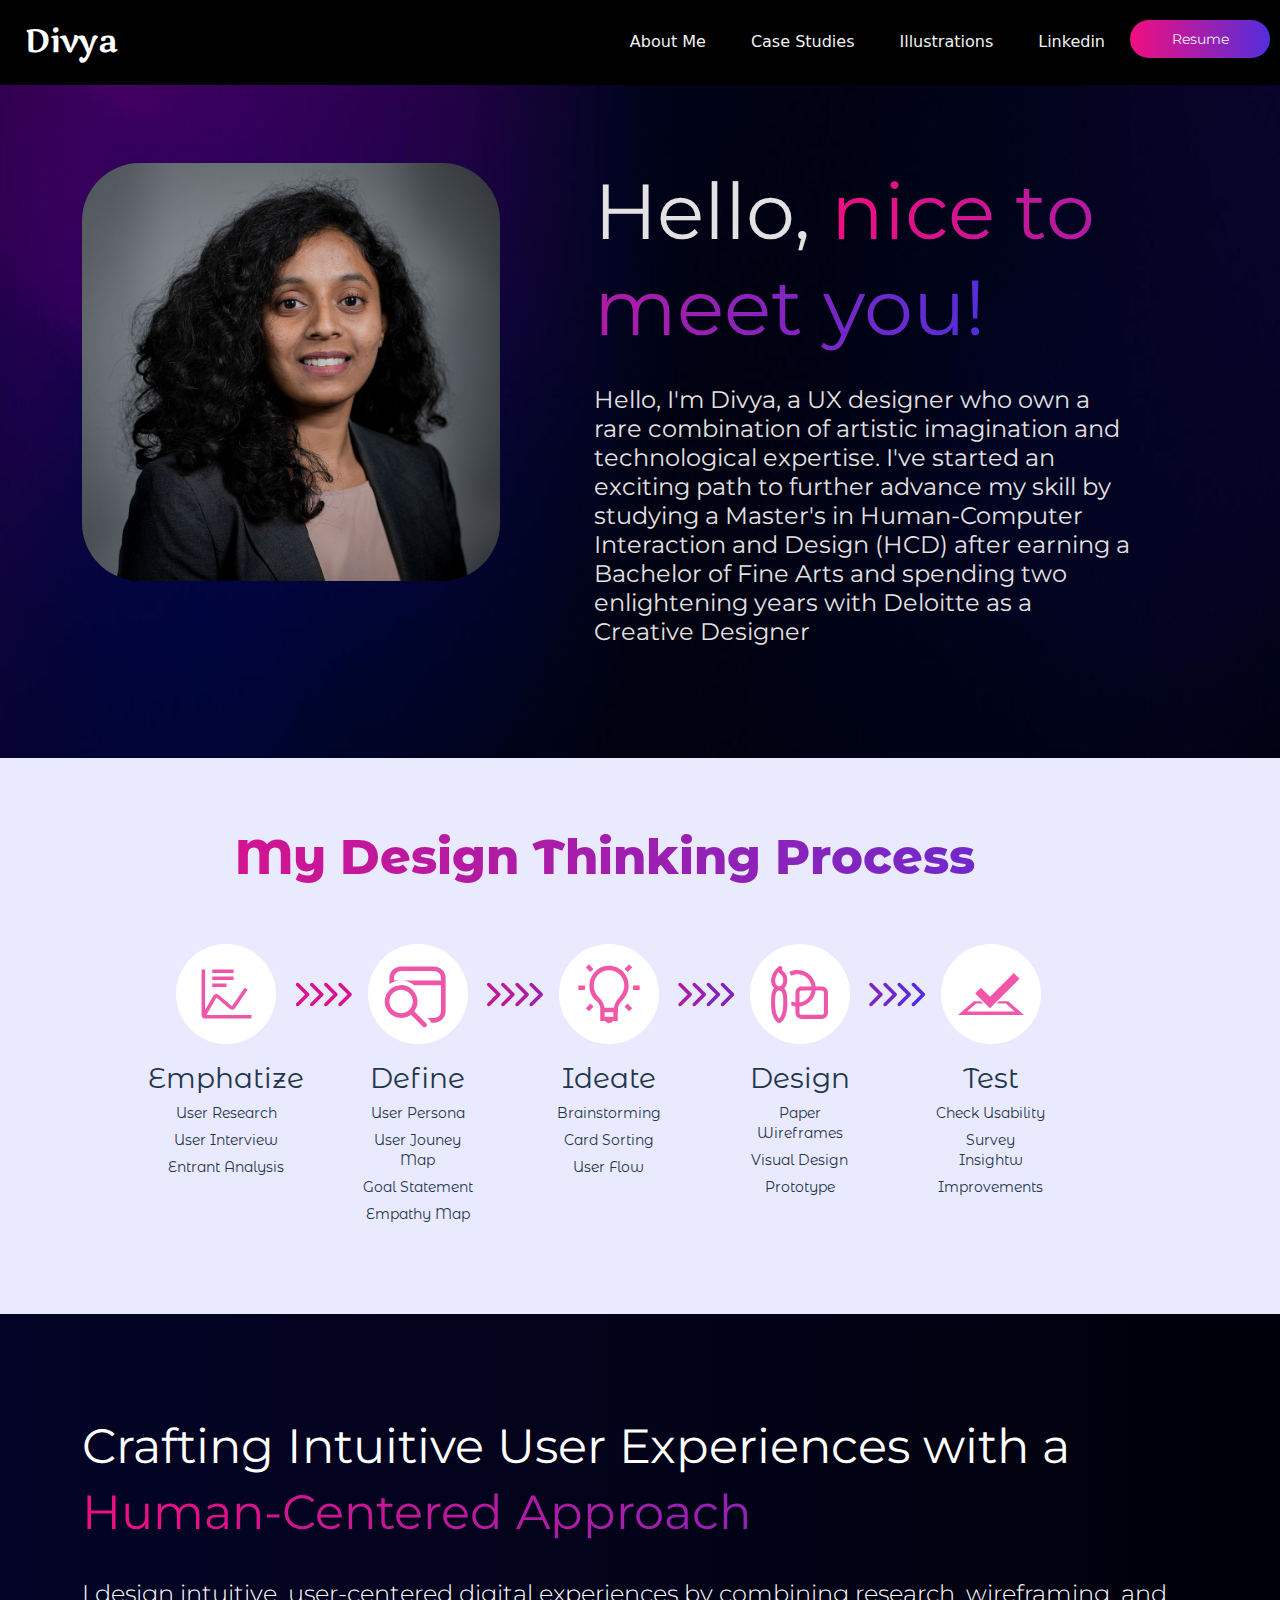
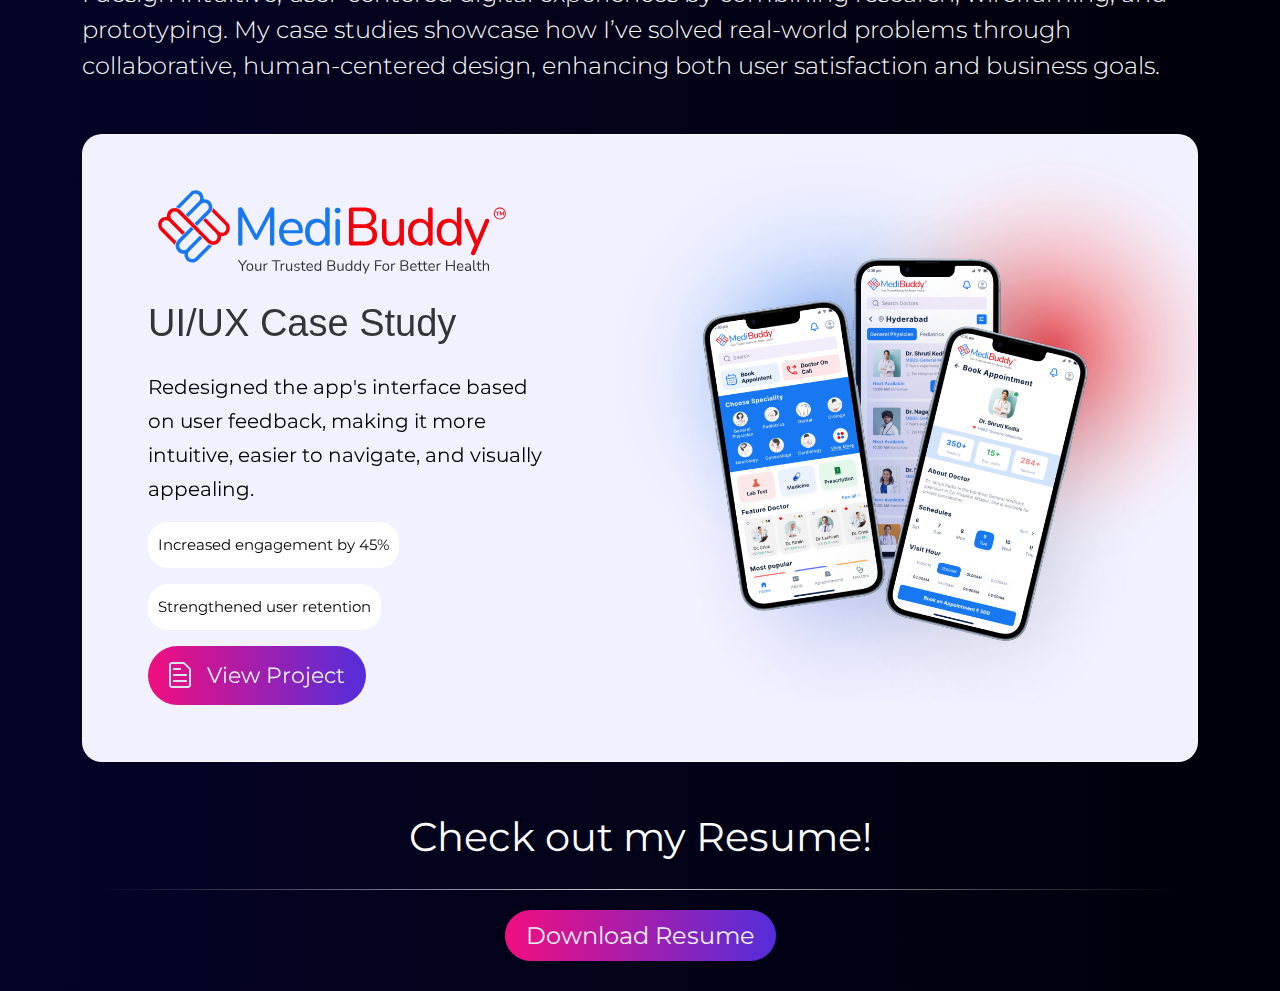
==== commit e664ac7e: "corrections" ====
--- a/index.html
+++ b/index.html
@@ -43,10 +43,10 @@
 					<a href="index_illustrations.html">Illustrations</a>
 				</li>
 				<li>
-					<a href="#testimonials">Linkedin</a>
+					<a href="https://www.linkedin.com/in/divya-boini-6b42341b9/">Linkedin</a>
 				</li>
 				<li>
-					<a href="#testimonials" class="resume_link">Resume</a>
+					<a href="https://drive.google.com/file/d/1QmvCCEkw129t9GCxnRTYN0Gp3egM7v78/view?usp=drive_link" class="resume_link">Resume</a>
 				</li>
 				<!--<li>
 					<a href="mailto:shek7373@gmail.com" class="button">Contact Me</a>
@@ -282,7 +282,7 @@
 				<div class="jobs">
 					<div class="article blue">
 						<div class="row ">
-							<div class="col-lg-4 text-container">
+							<div class="col-lg-5 text-container">
 								<img class="medibuddywithname img-fluid" src="./imgs/medibuddywithname-2.svg" alt="Work 1 - UX design1"  />	
 								<h3 >UI/UX Case Study</h3>
 								
@@ -295,12 +295,13 @@
 									<span><img src="./imgs/file.svg" alt=""></span><p>View Project</p>
 								</a>
 							</div>
-							<div class="col-lg-8">
-								<img src="./imgs/job-1.png" class="img-fluid" alt="">
-							</div>
-
-						</div>
-					</div>
+							<div class="col-lg-7">
+								<img src="./imgs/group-28-2.png" class="img-fluid">
+							</div>
+
+						</div>
+					</div>
+					<!--
 					<div class="article green">
 						<div class="row ">
 							<div class="col-lg-4 text-container">
@@ -322,7 +323,7 @@
 							</div>
 
 						</div>
-					</div>
+					</div>-->
 					<!-- <div class="article orange">
 						<div class="row ">
 							<div class="col-lg-4 text-container">
@@ -528,7 +529,7 @@
 			<div class="seperator"></div>
 			<div class="row">
 				
-				<a href="" class="purple-btn">
+				<a href="https://drive.google.com/file/d/1QmvCCEkw129t9GCxnRTYN0Gp3egM7v78/view?usp=drive_link" class="purple-btn">
 					Download Resume
 				</a>
 			</div>
--- a/styles.css
+++ b/styles.css
@@ -486,7 +486,7 @@
     font-style: normal;
     font-weight: 400;
     line-height: normal;
-    margin-bottom: 45px;
+    margin-bottom: 5px;
   }
   .we-text {
     color: #fff;
@@ -509,7 +509,7 @@
       flex-direction: column;
     }
     .blue {
-      border-radius: 10px;
+      border-radius: 5px;
       border: 1px solid rgba(255, 255, 255, 0.5);
       background: rgba(77, 77, 77, 0.4);
       backdrop-filter: blur(17.5px);
@@ -536,8 +536,8 @@
       /* padding-top: 30px;
 			padding-right: 30px;
 			padding-bottom: 30px; */
-      border-radius: 50px;
-      margin-bottom: 30px;
+      border-radius: 20px;
+      margin-bottom: 10px;
       .text-container {
         margin-top: 43px;
         h3 {
@@ -613,7 +613,6 @@
         border-radius: 38px;
         padding: 11px 21px;
         align-items: center;
-        border: 2px solid var(--gradient, #f10e7f);
         background: var(
           --gradient,
           linear-gradient(90deg, #f10e7f 0%, #a41eac 49%, #532edb 100%)
@@ -897,7 +896,6 @@
       border-radius: 38px;
       padding: 11px 21px;
       align-items: center;
-      border: 2px solid var(--gradient, #f10e7f);
       background: var(
         --gradient,
         linear-gradient(90deg, #f10e7f 0%, #a41eac 49%, #532edb 100%)
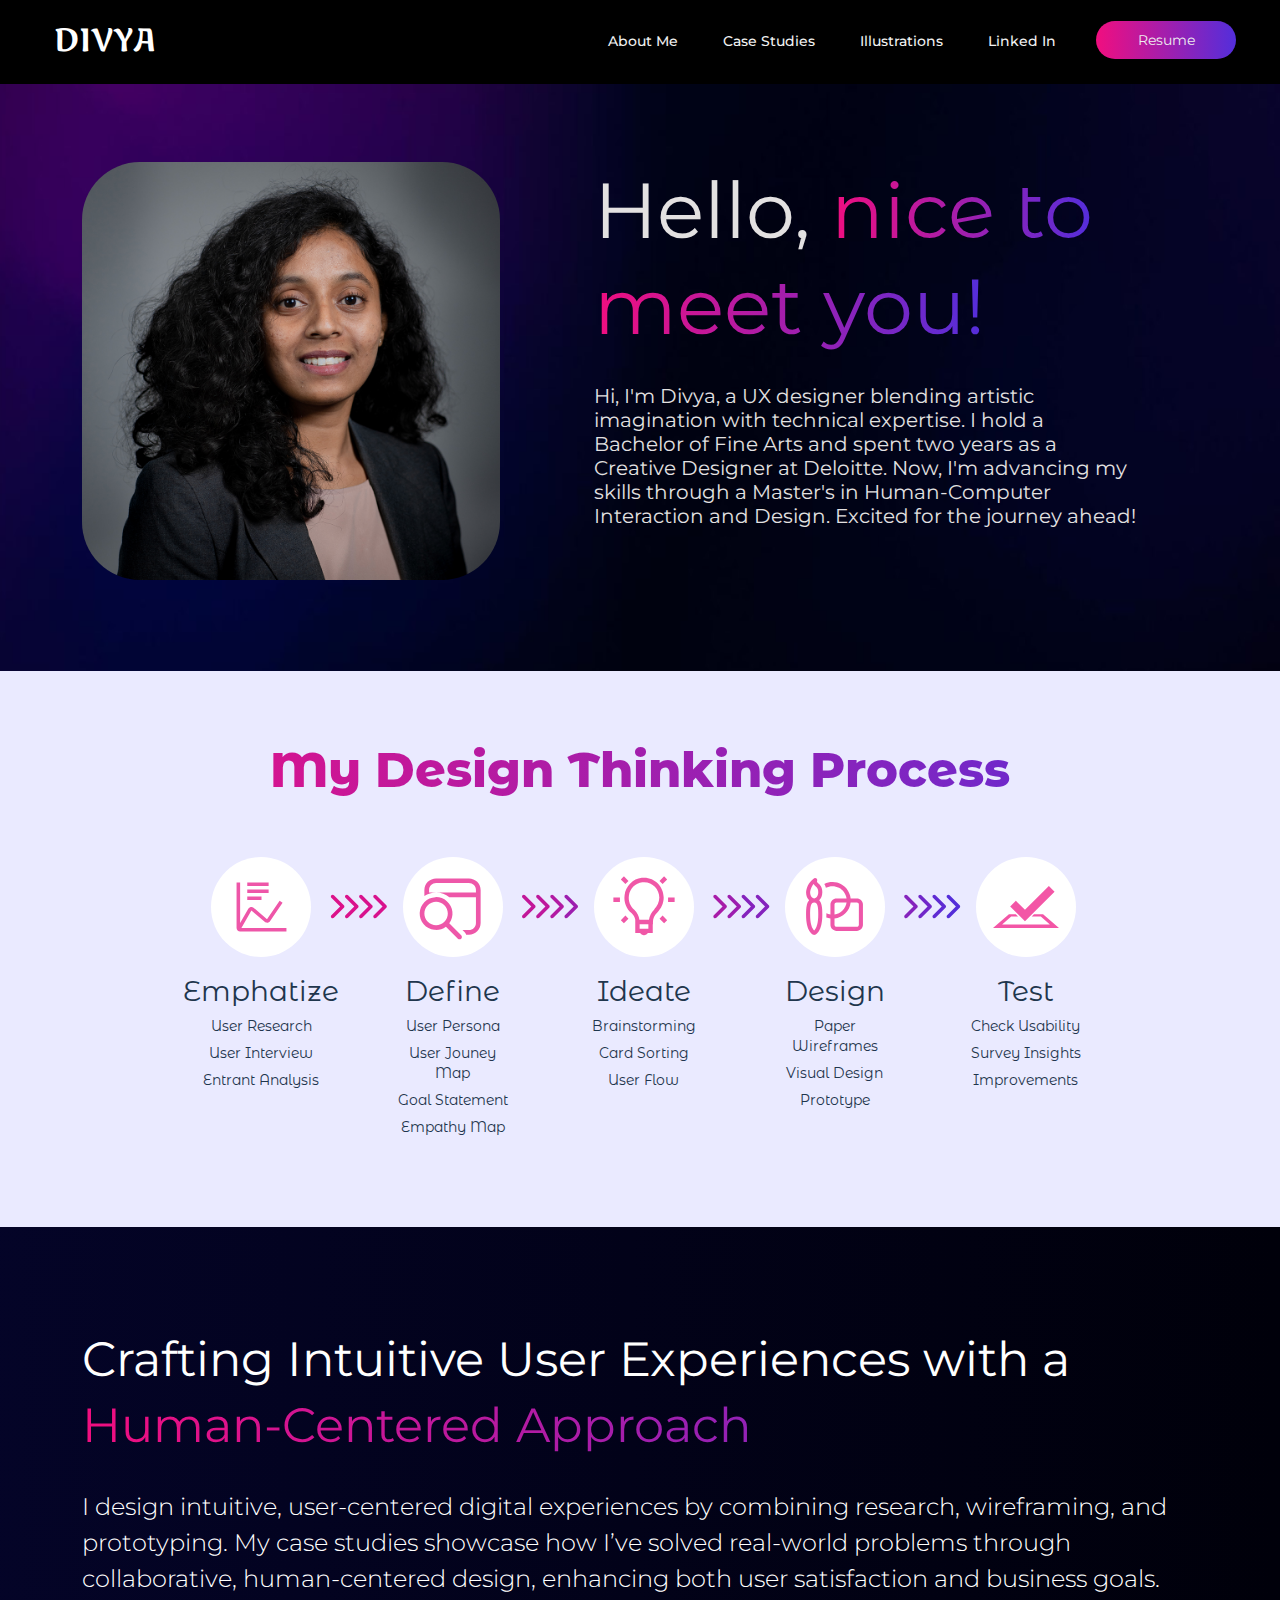
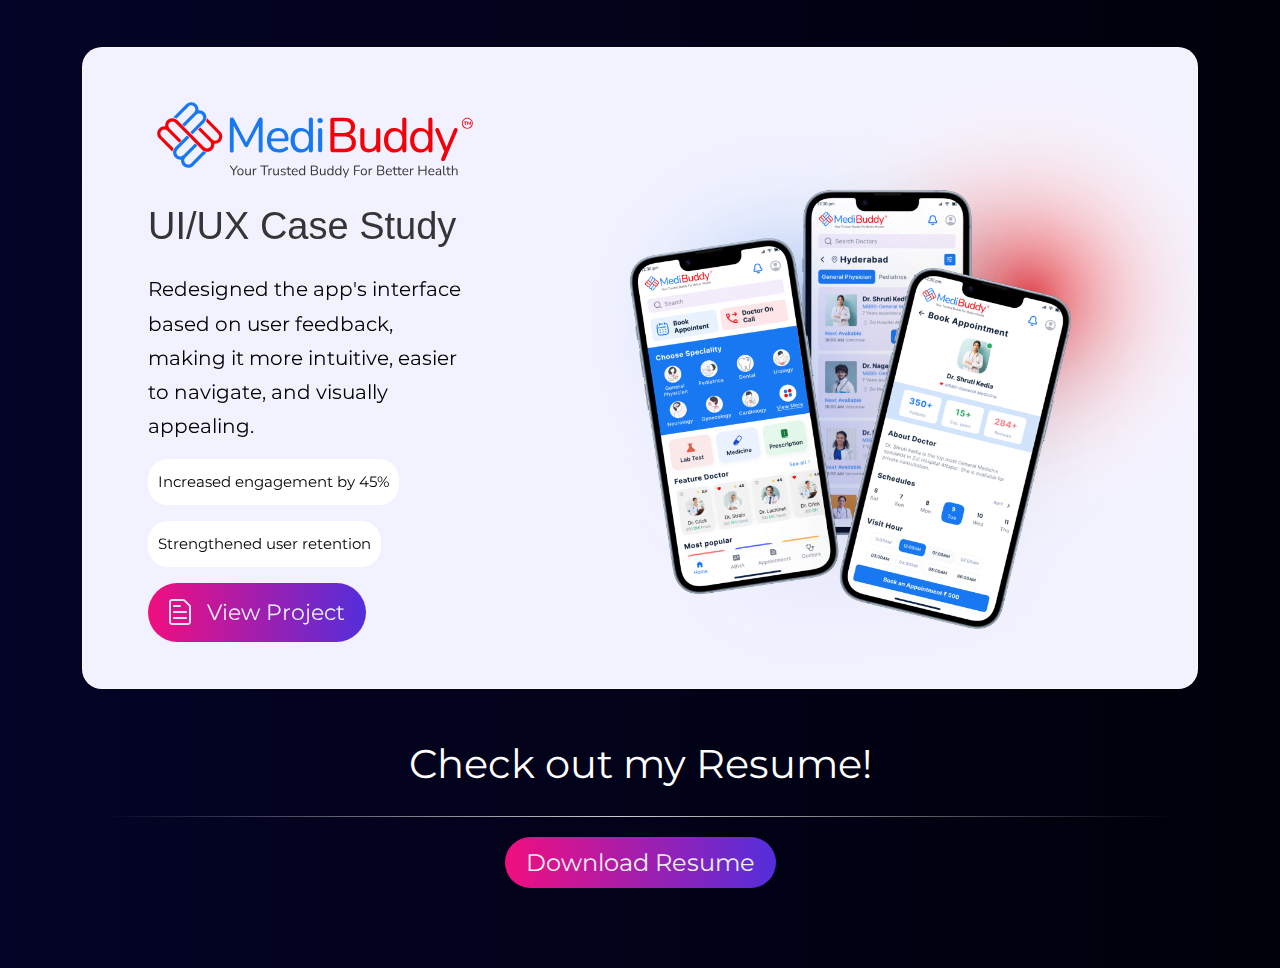
==== commit e39838ae: "changes on alignment and corrections" ====
--- a/index.html
+++ b/index.html
@@ -26,9 +26,9 @@
 	<header>
 		<a href="#" class="logo-holder">
 			<!--<div class="logo">D</div>-->
-			<div class="logo-text" style="color: white;">Divya</div>
+			<div class="logo-text" style="color: white;">DIVYA</div>
 		</a>
-		<nav>
+		<nav style="padding-right: 34px;">
 			<ul id="menu">
 				<li>
 					<a href="index_aboutme.html">About Me</a>
@@ -43,10 +43,10 @@
 					<a href="index_illustrations.html">Illustrations</a>
 				</li>
 				<li>
-					<a href="https://www.linkedin.com/in/divya-boini-6b42341b9/">Linkedin</a>
+					<a href="https://www.linkedin.com/in/divya-boini-6b42341b9/">Linked In</a>
 				</li>
 				<li>
-					<a href="https://drive.google.com/file/d/1QmvCCEkw129t9GCxnRTYN0Gp3egM7v78/view?usp=drive_link" class="resume_link">Resume</a>
+					<a href="https://drive.google.com/file/d/1Qrby9DNPzP44q5xE3IFaD6lcIDvVrxXy/view?usp=drive_link" class="resume_link">Resume</a>
 				</li>
 				<!--<li>
 					<a href="mailto:shek7373@gmail.com" class="button">Contact Me</a>
@@ -91,10 +91,11 @@
 								<span class="hello">
 									Hello,
 								</span>
-								<span class="nice"> nice to meet you!</span>
+								<span class="nice"> nice to </span>
+								<span class="meet">meet you!</span>
 							</div>
 							<p class="intro">
-								Hello, I'm Divya, a UX designer who own a rare combination of artistic imagination and technological expertise. I've started an exciting path to further advance my skill by studying a Master's in Human-Computer Interaction and Design (HCD) after earning a Bachelor of Fine Arts and spending two enlightening years with Deloitte as a Creative Designer</span>
+								Hi, I'm Divya, a UX designer blending artistic imagination with technical expertise. I hold a Bachelor of Fine Arts and spent two years as a Creative Designer at Deloitte. Now, I'm advancing my skills through a Master's in Human-Computer Interaction and Design. Excited for the journey ahead!</span>
 							</p>
 						</div>
 
@@ -261,7 +262,7 @@
 		<div class="text-container">
 			<h4>Test</h4>
 			<p>Check Usability</p>
-			<p>Survey Insightw</p>
+			<p>Survey Insights</p>
 			<p>Improvements</p>
 		</div>
 	</div>
@@ -282,7 +283,7 @@
 				<div class="jobs">
 					<div class="article blue">
 						<div class="row ">
-							<div class="col-lg-5 text-container">
+							<div class="col-lg-4 text-container">
 								<img class="medibuddywithname img-fluid" src="./imgs/medibuddywithname-2.svg" alt="Work 1 - UX design1"  />	
 								<h3 >UI/UX Case Study</h3>
 								
@@ -295,7 +296,7 @@
 									<span><img src="./imgs/file.svg" alt=""></span><p>View Project</p>
 								</a>
 							</div>
-							<div class="col-lg-7">
+							<div class="col-lg-8">
 								<img src="./imgs/group-28-2.png" class="img-fluid">
 							</div>
 
@@ -433,7 +434,7 @@
 		</section>
 		-->
 		
-		<section id="illustrations" class="bento d-none container">
+		<!--<section id="illustrations" class="bento d-none container">
 			<h3>
 				Illustration works
 			</h3>
@@ -457,7 +458,7 @@
 					<img src="./imgs/bento-7.jpg" alt="School" width="100%" />
 				</a>
 			</div>
-		</section>
+		</section>-->
 		<!--
 		<section id="testimonials" class="testimonials">
 			<div class="container">
@@ -496,6 +497,7 @@
 			</div>
 
 		</section>-->
+		<!--
 		<section id="testimonials" class="testimonials d-none container">
 			<h3>
 				Testimonials
@@ -520,7 +522,7 @@
 					<p>description</p>
 				</article>
 			</div>
-		</section>
+		</section>-->
 		<section id="moreabme" class="moreaboutme">
 			<h4 style="color: white;text-align: center;">
 				Check out my Resume!
@@ -528,8 +530,7 @@
 			<!--<p style="text-align: center;">lorem ipsum</p>-->
 			<div class="seperator"></div>
 			<div class="row">
-				
-				<a href="https://drive.google.com/file/d/1QmvCCEkw129t9GCxnRTYN0Gp3egM7v78/view?usp=drive_link" class="purple-btn">
+				<a href="https://drive.google.com/file/d/1Qrby9DNPzP44q5xE3IFaD6lcIDvVrxXy/view?usp=drive_link" class="purple-btn">
 					Download Resume
 				</a>
 			</div>
--- a/styles.css
+++ b/styles.css
@@ -72,7 +72,7 @@
     }
     .logo-text {
       flex: 1;
-      padding-left: 15px;
+      padding-left: 44px;
       color: var(--base-100);
       font-family: Marko One;
       font-size: 32px;
@@ -98,11 +98,18 @@
           display: inline-block;
           padding: 10px 20px;
           color: var(--base-100);
+          font-family: Montserrat;
+font-size: 14px;
+font-weight: 500;
           &:hover {
             background-color: var(--base);
-            border-radius: 10px;
+            border-radius: 24px;
             text-decoration: none;
           }
+          .selected{
+            border-bottom: 2px solid;
+            background: var(--gradient, linear-gradient(90deg, #F10E7F 0%, #A41EAC 49%, #532EDB 100%));
+         }
         }
       }
     }
@@ -208,7 +215,7 @@
   background: url("./imgs/bg-gradient.png") lightgray -20.067px 0px / 102.778% 149.02%
     no-repeat;
   padding-top: 78px;
-  padding-bottom: 96px;
+  padding-bottom: 91px;
   .text-container {
     margin-left: 132px;
 
@@ -223,19 +230,32 @@
       margin-bottom: 30px;
 
       .nice {
-        background: var(
-          --gradient,
-          linear-gradient(90deg, #f10e7f 0%, #a41eac 49%, #532edb 100%)
-        );
-        background-clip: text;
-        -webkit-background-clip: text;
-        -webkit-text-fill-color: transparent;
+        background: var(--gradient, linear-gradient(90deg, #F10E7F 0%, #A41EAC 49%, #532EDB 100%));
+background-clip: text;
+-webkit-background-clip: text;
+-webkit-text-fill-color: transparent;
+font-family: "Montserrat Alternates";
+font-size: 78px;
+font-style: normal;
+font-weight: 400;
+line-height: normal;
+      }
+      .meet{
+        background: var(--gradient, linear-gradient(90deg, #F10E7F 0%, #A41EAC 49%, #532EDB 100%));
+background-clip: text;
+-webkit-background-clip: text;
+-webkit-text-fill-color: transparent;
+font-family: Montserrat;
+font-size: 78px;
+font-style: normal;
+font-weight: 400;
+line-height: normal;
       }
     }
     p {
       color: #e3e1e1;
-      font-family: "Montserrat", sans-serif;
-      font-size: 24px;
+      font-family: Montserrat;
+      font-size: 20px;
       font-style: normal;
       font-weight: 400;
       line-height: normal;
@@ -626,6 +646,9 @@
           line-height: 171.5%; /* 37.73px */
           margin-bottom: 0;
         }
+        &:hover{
+          border: 2px solid var(--gradient, #f10e7f);
+        }
       }
       .white-btn-text-wrapper {
         display: inline-flex;
@@ -861,10 +884,10 @@
 .moreaboutme {
   display: flex;
   align-items: center;
+  padding-bottom: 80px;
   flex-direction: column;
   justify-content: center;
   background: linear-gradient(90deg, #040428 -1.63%, #00000a 100%);
-  padding-bottom: 30px;
   padding-top: 10px;
   h4 {
     color: #fff;
@@ -883,6 +906,7 @@
       rgba(255, 255, 255, 0.8) 48%,
       rgba(1, 0, 6, 0.57) 100%
     );
+    padding: 0.5px;
     margin-bottom: 20px;
     margin-top: 20px;
   }
@@ -906,11 +930,15 @@
       font-style: normal;
       font-weight: 400;
       line-height: normal;
+      &:hover{
+        border: 2px solid var(--gradient, #f10e7f);
+      }
     }
   }
 }
 #designtp {
   background: #eaeaff;
+  padding-left: 100px;
   .heading-row {
     h2 {
       font-family: "Montserrat Alternates";
@@ -1008,10 +1036,14 @@
   line-height: normal;
   text-align: center;
   border-radius: 24px;
+  margin-left: 15px;
   background: var(
     --gradient,
     linear-gradient(90deg, #f10e7f 0%, #a41eac 49%, #532edb 100%)
   );
   padding: 10px;
   width: 140px;
-}
+  &:hover{
+    border: 2px solid var(--gradient, #f10e7f);
+  }
+}
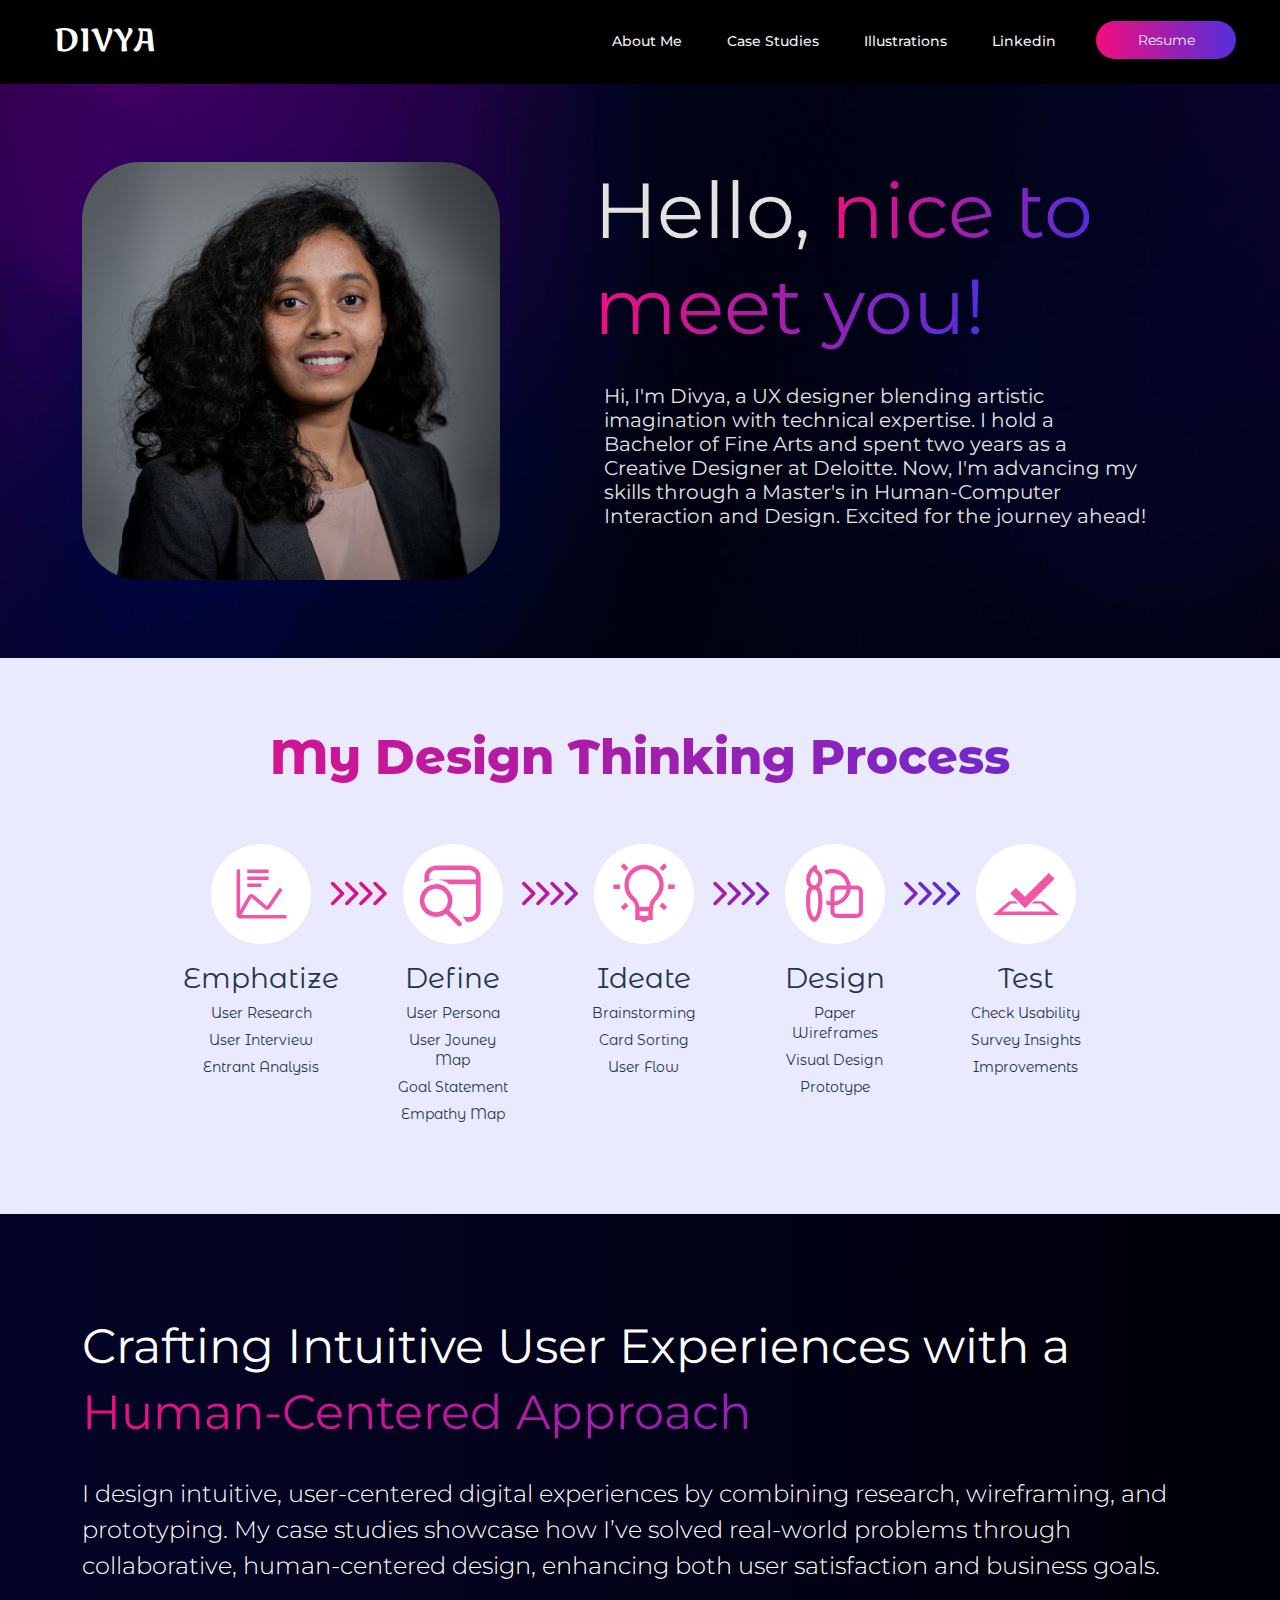
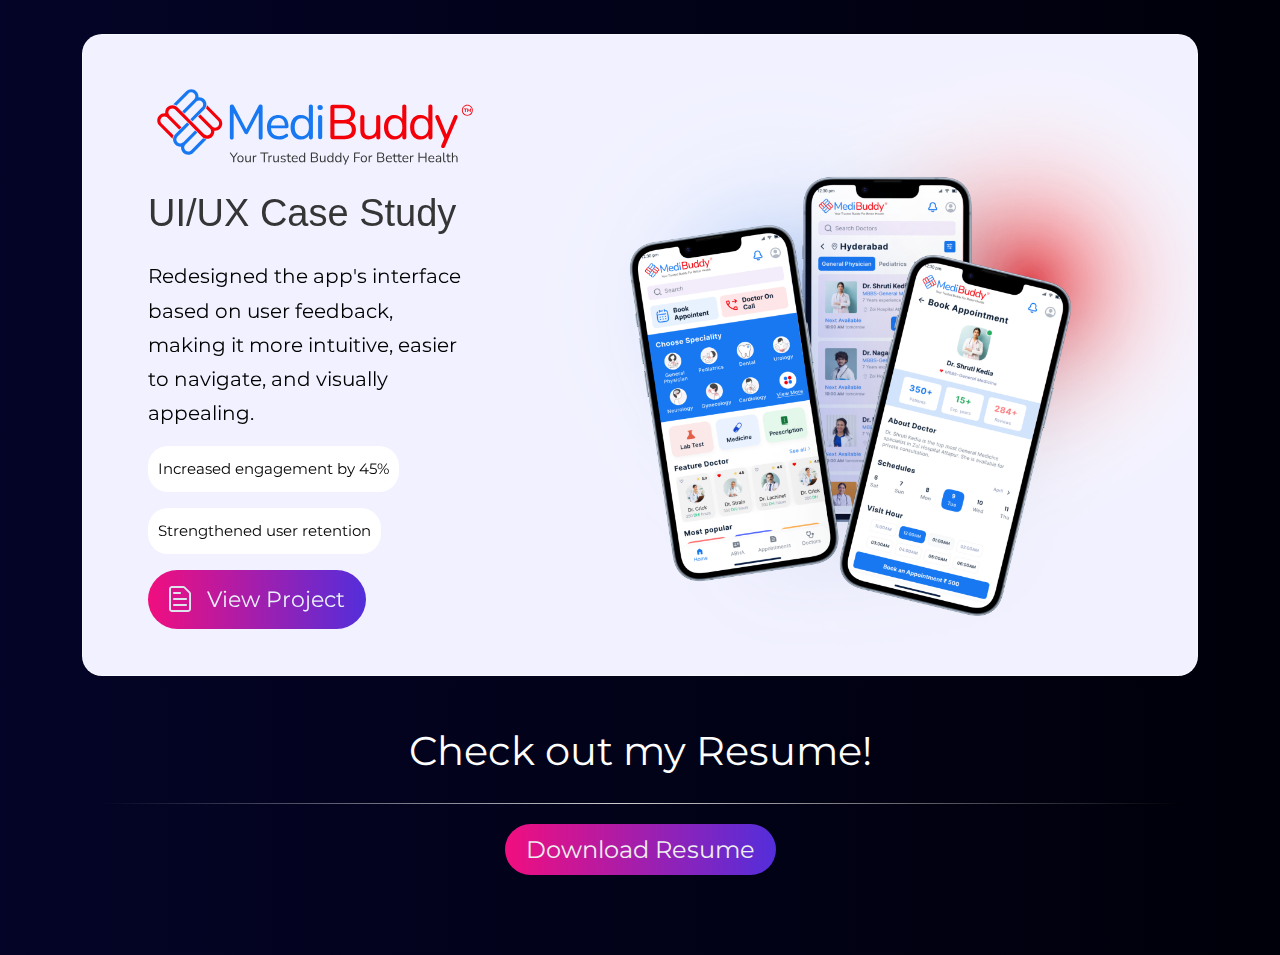
==== commit 71e8a2e6: "nav bar changes" ====
--- a/index.html
+++ b/index.html
@@ -31,22 +31,22 @@
 		<nav style="padding-right: 34px;">
 			<ul id="menu">
 				<li>
-					<a href="index_aboutme.html">About Me</a>
+					<a href="index_aboutme.html" class="hvritem">About Me</a>
 				</li>
 				<li>
-					<a href="#works">Case Studies</a>
+					<a href="#works" class="hvritem">Case Studies</a>
 				</li>
 				<!--<li>
 					<a href="#about">About</a>
 				</li>-->
 				<li>
-					<a href="index_illustrations.html">Illustrations</a>
+					<a href="index_illustrations.html" class="hvritem">Illustrations</a>
 				</li>
 				<li>
-					<a href="https://www.linkedin.com/in/divya-boini-6b42341b9/">Linked In</a>
+					<a href="https://www.linkedin.com/in/divya-boini-6b42341b9/" target="_blank" class="hvritem">Linkedin</a>
 				</li>
 				<li>
-					<a href="https://drive.google.com/file/d/1Qrby9DNPzP44q5xE3IFaD6lcIDvVrxXy/view?usp=drive_link" class="resume_link">Resume</a>
+					<a href="https://drive.google.com/file/d/1Qrby9DNPzP44q5xE3IFaD6lcIDvVrxXy/view?usp=drive_link" target="_blank" class="resume_link">Resume</a>
 				</li>
 				<!--<li>
 					<a href="mailto:shek7373@gmail.com" class="button">Contact Me</a>
@@ -530,7 +530,7 @@
 			<!--<p style="text-align: center;">lorem ipsum</p>-->
 			<div class="seperator"></div>
 			<div class="row">
-				<a href="https://drive.google.com/file/d/1Qrby9DNPzP44q5xE3IFaD6lcIDvVrxXy/view?usp=drive_link" class="purple-btn">
+				<a href="https://drive.google.com/file/d/1Qrby9DNPzP44q5xE3IFaD6lcIDvVrxXy/view?usp=drive_link" target="_blank" class="purple-btn">
 					Download Resume
 				</a>
 			</div>
--- a/styles.css
+++ b/styles.css
@@ -99,20 +99,12 @@
           padding: 10px 20px;
           color: var(--base-100);
           font-family: Montserrat;
-font-size: 14px;
-font-weight: 500;
-          &:hover {
-            background-color: var(--base);
-            border-radius: 24px;
-            text-decoration: none;
-          }
-          .selected{
-            border-bottom: 2px solid;
-            background: var(--gradient, linear-gradient(90deg, #F10E7F 0%, #A41EAC 49%, #532EDB 100%));
-         }
-        }
-      }
-    }
+          font-size: 14px;
+          font-weight: 500;
+          
+      }
+    }
+  }
     .mobile-toggle {
       display: none;
       color: var(--base-100);
@@ -215,7 +207,7 @@
   background: url("./imgs/bg-gradient.png") lightgray -20.067px 0px / 102.778% 149.02%
     no-repeat;
   padding-top: 78px;
-  padding-bottom: 91px;
+  padding-bottom: 78px;
   .text-container {
     margin-left: 132px;
 
@@ -260,6 +252,7 @@
       font-weight: 400;
       line-height: normal;
       max-width: 90%;
+      margin-left: 10px;
     }
   }
   .img-container img {
@@ -1045,5 +1038,18 @@
   width: 140px;
   &:hover{
     border: 2px solid var(--gradient, #f10e7f);
-  }
-}
+    color: white;
+  }
+}
+
+.hvritem{
+  &:hover {
+    background:var(
+      --gradient,
+      linear-gradient(90deg, #f10e7f 0%, #a41eac 49%, #532edb 100%)
+    );
+    background-clip: text;
+-webkit-background-clip: text;
+-webkit-text-fill-color: transparent;
+  }
+}
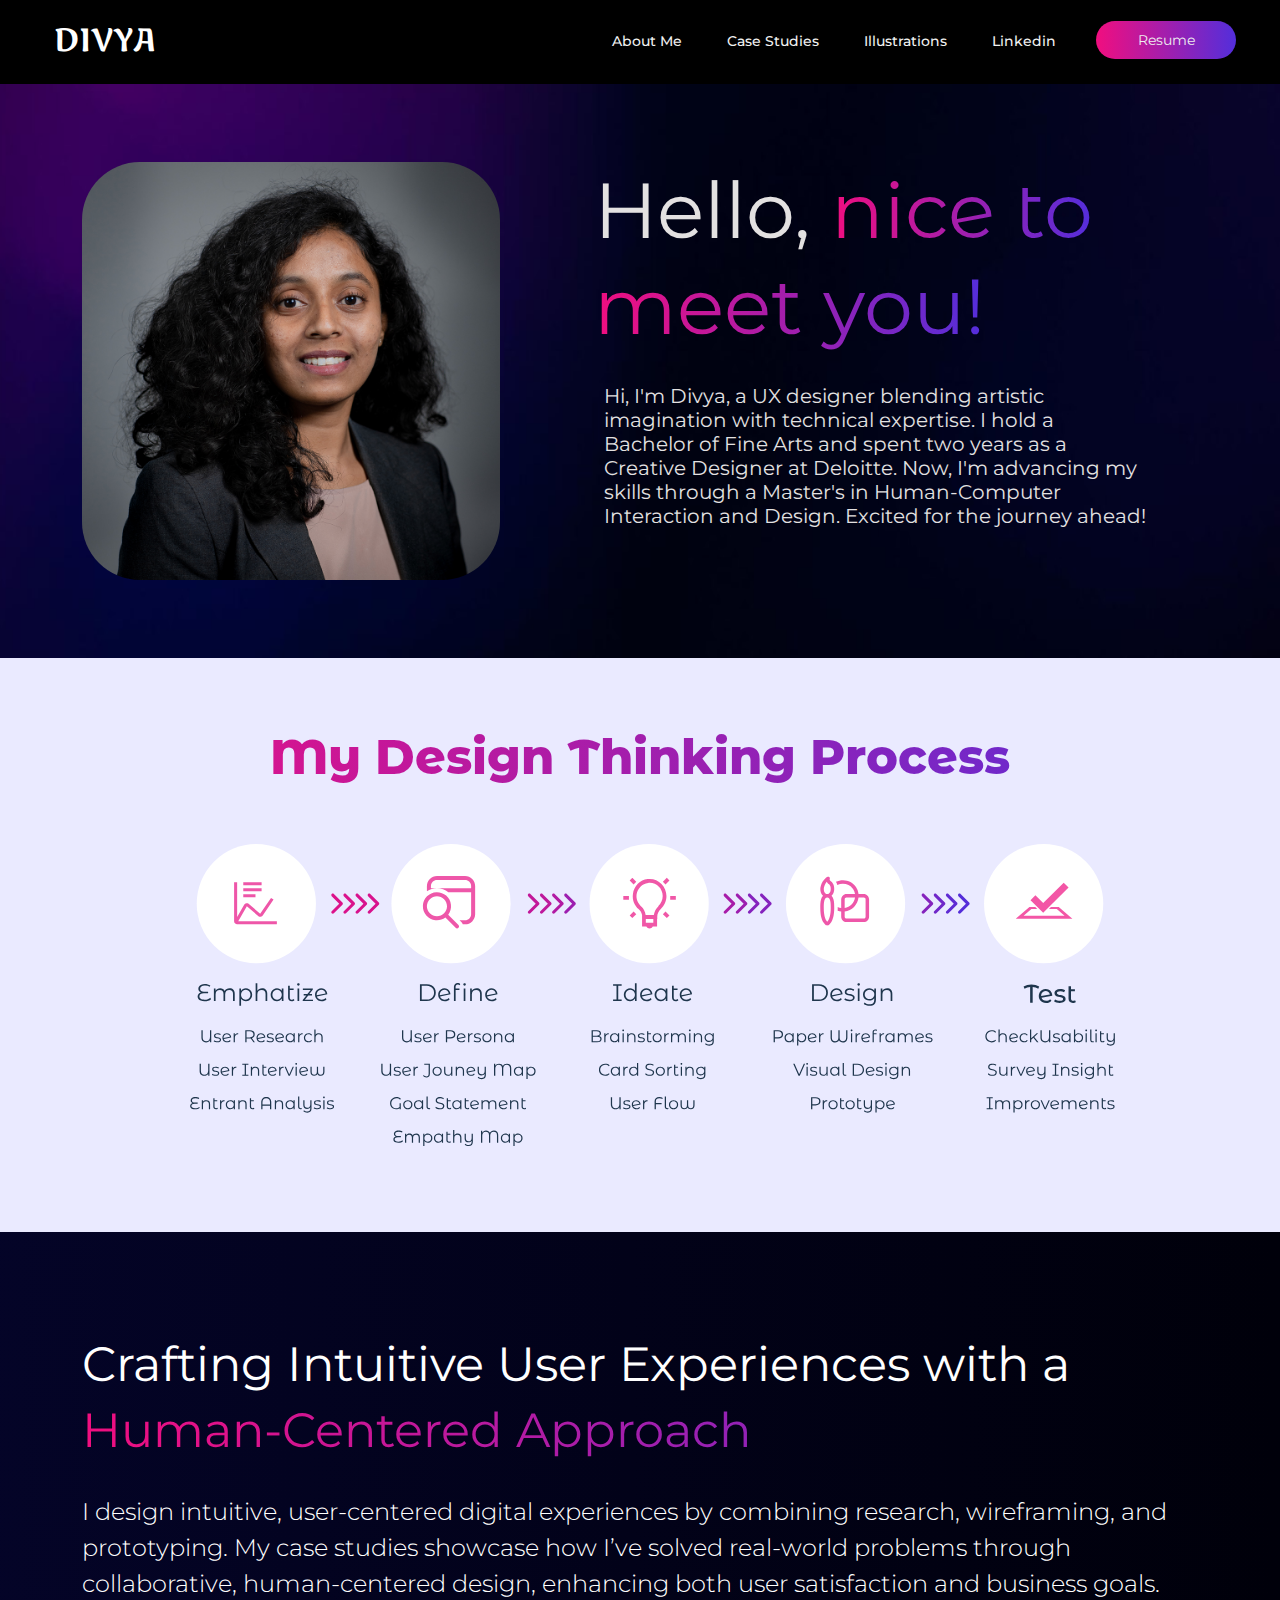
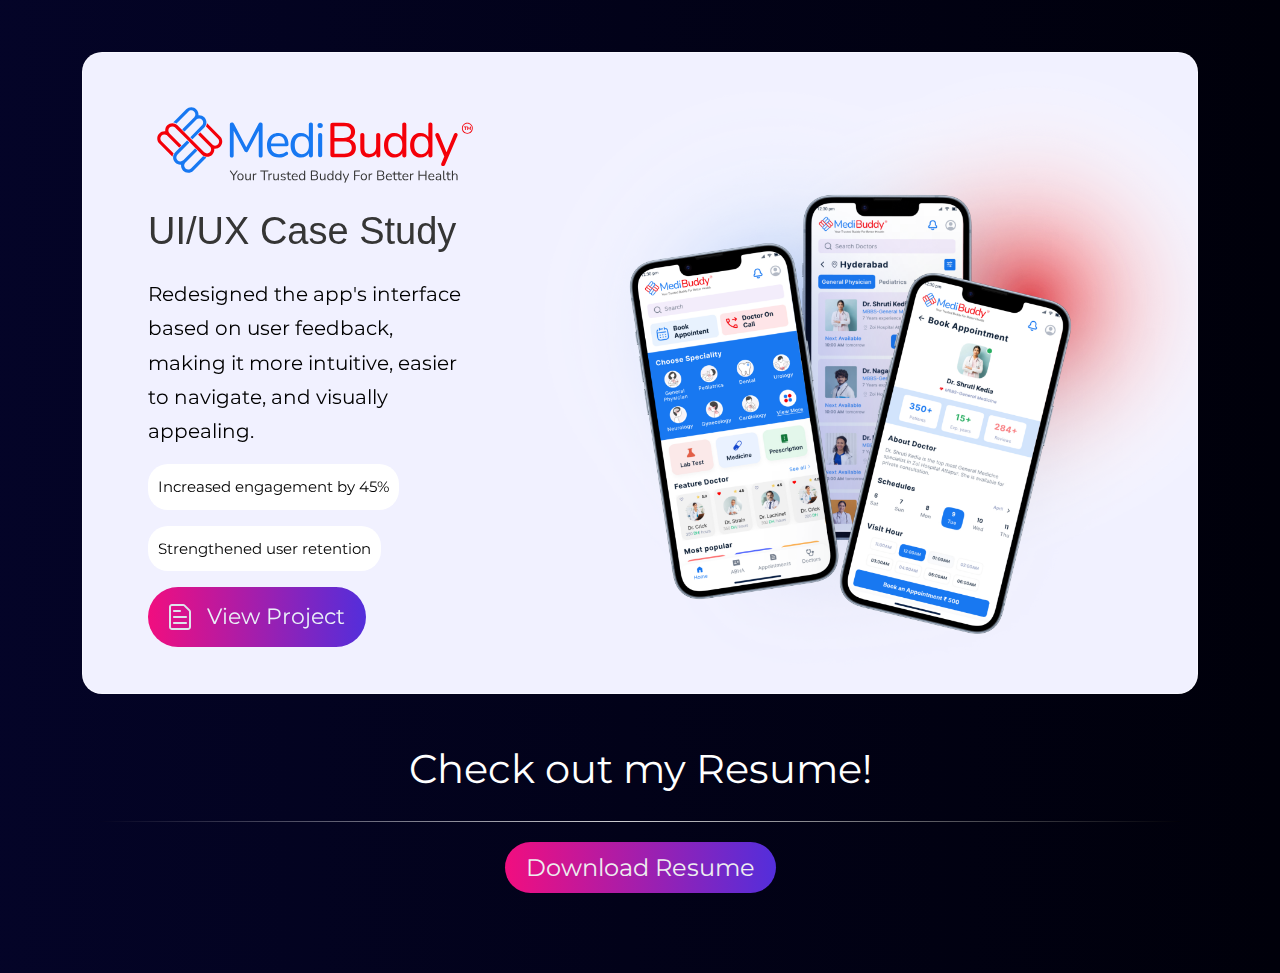
==== commit 381dcb72: "my design thinking process adjusted" ====
--- a/index.html
+++ b/index.html
@@ -168,60 +168,63 @@
 				<div class="heading-row">
 					<h2>My Design Thinking Process</h2>
 				</div>
-				<div class="row logo-row">
-					<div class="col-lg-2 logo-container">
+				<div class="container">
+					<img src="./imgs/design thinking.svg" class="journey" width="85%" alt="" style="margin-bottom: 79px;margin-left: 60px;margin-right: auto;">
+			   </div>
+				<!--<div class="row logo-row">
+					<div class="col-md-2 logo-container">
 						<div class="logo-circle">
 							<img src="./imgs/mdp-logo-1.svg" alt="">
 						</div>
 					</div>
-					<div class="col-lg-1 arrow-container">
+					<div class="col-md-1 arrow-container">
 						
 
 							<img src="./imgs/arrow_1.svg" class="arrow" alt="">
 
 					</div>
-					<div class="col-lg-2 logo-container">
+					<div class="col-md-2 logo-container">
 						<div class="logo-circle">
 							<img src="./imgs/mdp-logo-2.svg" alt="">
 						</div>
 					</div>
-					<div class="col-lg-1 arrow-container">
+					<div class="col-md-1 arrow-container">
 					
 
 						<img src="./imgs/arrow_2.svg" class="arrow" alt="">
 
 					</div>
-					<div class="col-lg-2 logo-container">
+					<div class="col-md-2 logo-container">
 						<div class="logo-circle">
 							<img src="./imgs/mdp-logo-3.svg" alt="">
 						</div>
 					</div>
-					<div class="col-lg-1 arrow-container">
+					<div class="col-md-1 arrow-container">
 				
 
 						<img src="./imgs/arrow_3.svg" class="arrow" alt="">
 
 					</div>
-					<div class="col-lg-2 logo-container">
+					<div class="col-md-2 logo-container">
 						<div class="logo-circle">
 							<img src="./imgs/mdp-logo-4.svg" alt="">
 						</div>
 					</div>
-					<div class="col-lg-1 arrow-container">
+					<div class="col-md-1 arrow-container">
 					
 
 						<img src="./imgs/arrow_4.svg" class="arrow" alt="">
 
 					</div>
-					<div class="col-lg-2 logo-container">
+					<div class="col-md-2 logo-container">
 						<div class="logo-circle">
 							<img src="./imgs/mdp-logo-5.svg" alt="">
 						</div>
 					</div>
-				</div>
-				<div class="row text-row">
+				</div>-->
+				<!--<div class="row text-row">
 					
-					<div class="col-lg-2 logo-container">
+					<div class="col-md-2 logo-container">
 						<div class="text-container">
 							<h4>Emphatize</h4>
 							<p>User Research</p>
@@ -229,8 +232,8 @@
 							<p>Entrant Analysis</p>
 						</div>
 					</div>
-					<div class="col-lg-1"></div>
-					<div class="col-lg-2 logo-container">
+					<div class="col-md-1"></div>
+					<div class="col-md-2 logo-container">
 					<div class="text-container">
 						<h4>Define</h4>
 						<p>User Persona</p>
@@ -239,8 +242,8 @@
 						<p>Empathy Map</p>
 					</div>
 				</div>
-				<div class="col-lg-1"></div>
-				<div class="col-lg-2 logo-container">
+				<div class="col-md-1"></div>
+				<div class="col-md-2 logo-container">
 				<div class="text-container">
 					<h4>Ideate</h4>
 					<p>Brainstorming</p>
@@ -248,8 +251,8 @@
 					<p>User Flow</p>
 				</div>
 			</div>
-			<div class="col-lg-1"></div>
-			<div class="col-lg-2 logo-container">
+			<div class="col-md-1"></div>
+			<div class="col-md-2 logo-container">
 			<div class="text-container">
 				<h4>Design</h4>
 				<p>Paper Wireframes</p>
@@ -257,8 +260,8 @@
 				<p>Prototype</p>
 			</div>
 		</div>
-		<div class="col-lg-1"></div>
-		<div class="col-lg-2 logo-container">
+		<div class="col-md-1"></div>
+		<div class="col-md-2 logo-container">
 		<div class="text-container">
 			<h4>Test</h4>
 			<p>Check Usability</p>
@@ -267,7 +270,7 @@
 		</div>
 	</div>
 					
-				</div>
+				</div>-->
 			</div>
 		</section>
 		<section id="works" class="work-experience ">
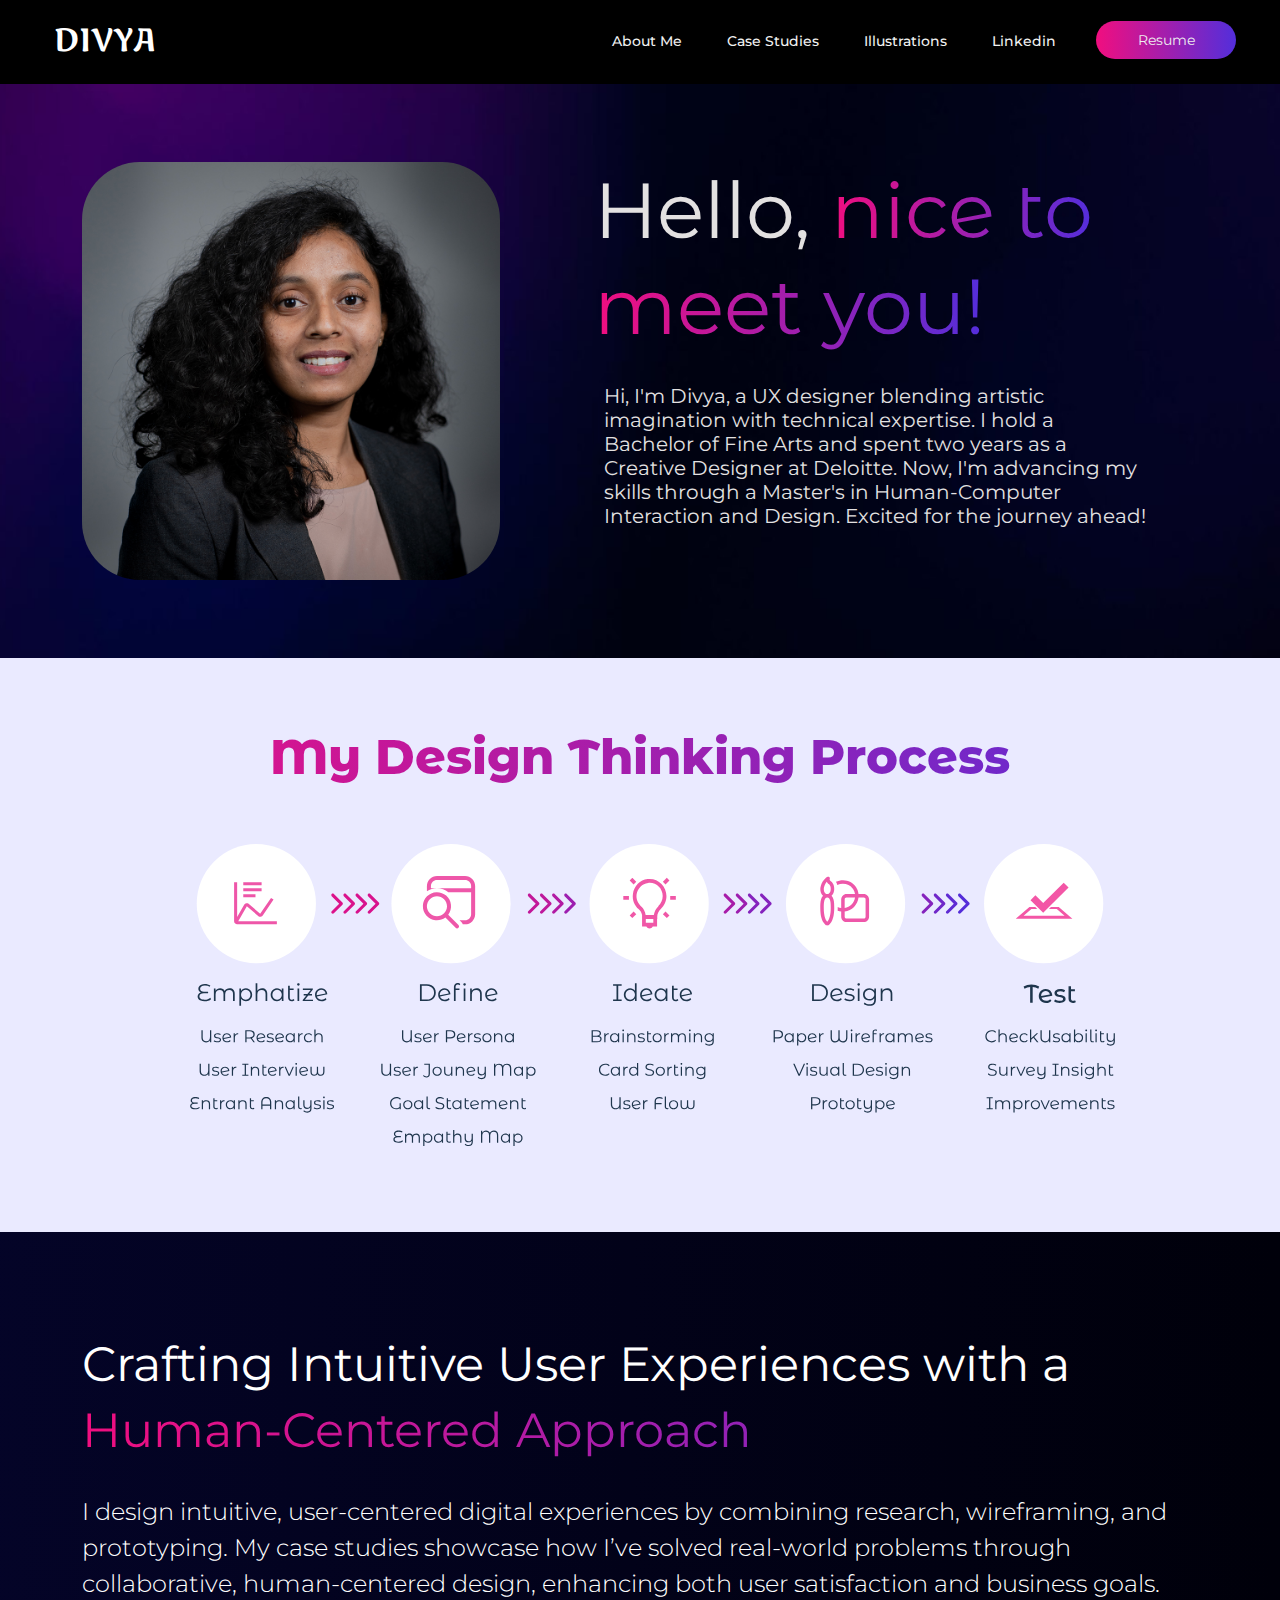
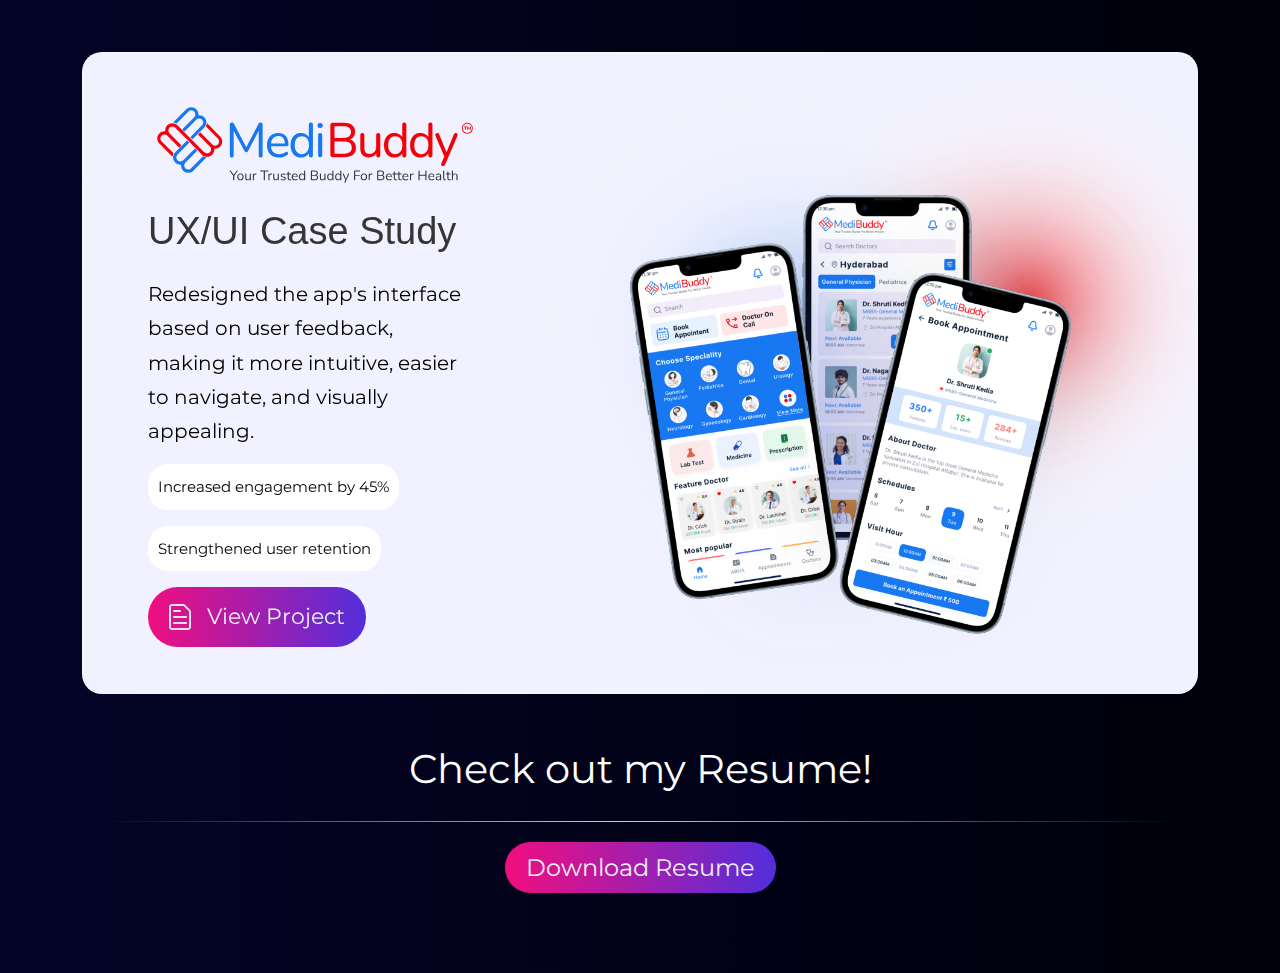
==== commit ff05ec41: "spell correction" ====
--- a/index.html
+++ b/index.html
@@ -288,7 +288,7 @@
 						<div class="row ">
 							<div class="col-lg-4 text-container">
 								<img class="medibuddywithname img-fluid" src="./imgs/medibuddywithname-2.svg" alt="Work 1 - UX design1"  />	
-								<h3 >UI/UX Case Study</h3>
+								<h3 >UX/UI Case Study</h3>
 								
 								<p class="redesigned-the-app-s">
 									Redesigned the app's interface based on user feedback, making it more intuitive, easier to navigate, and visually appealing.
